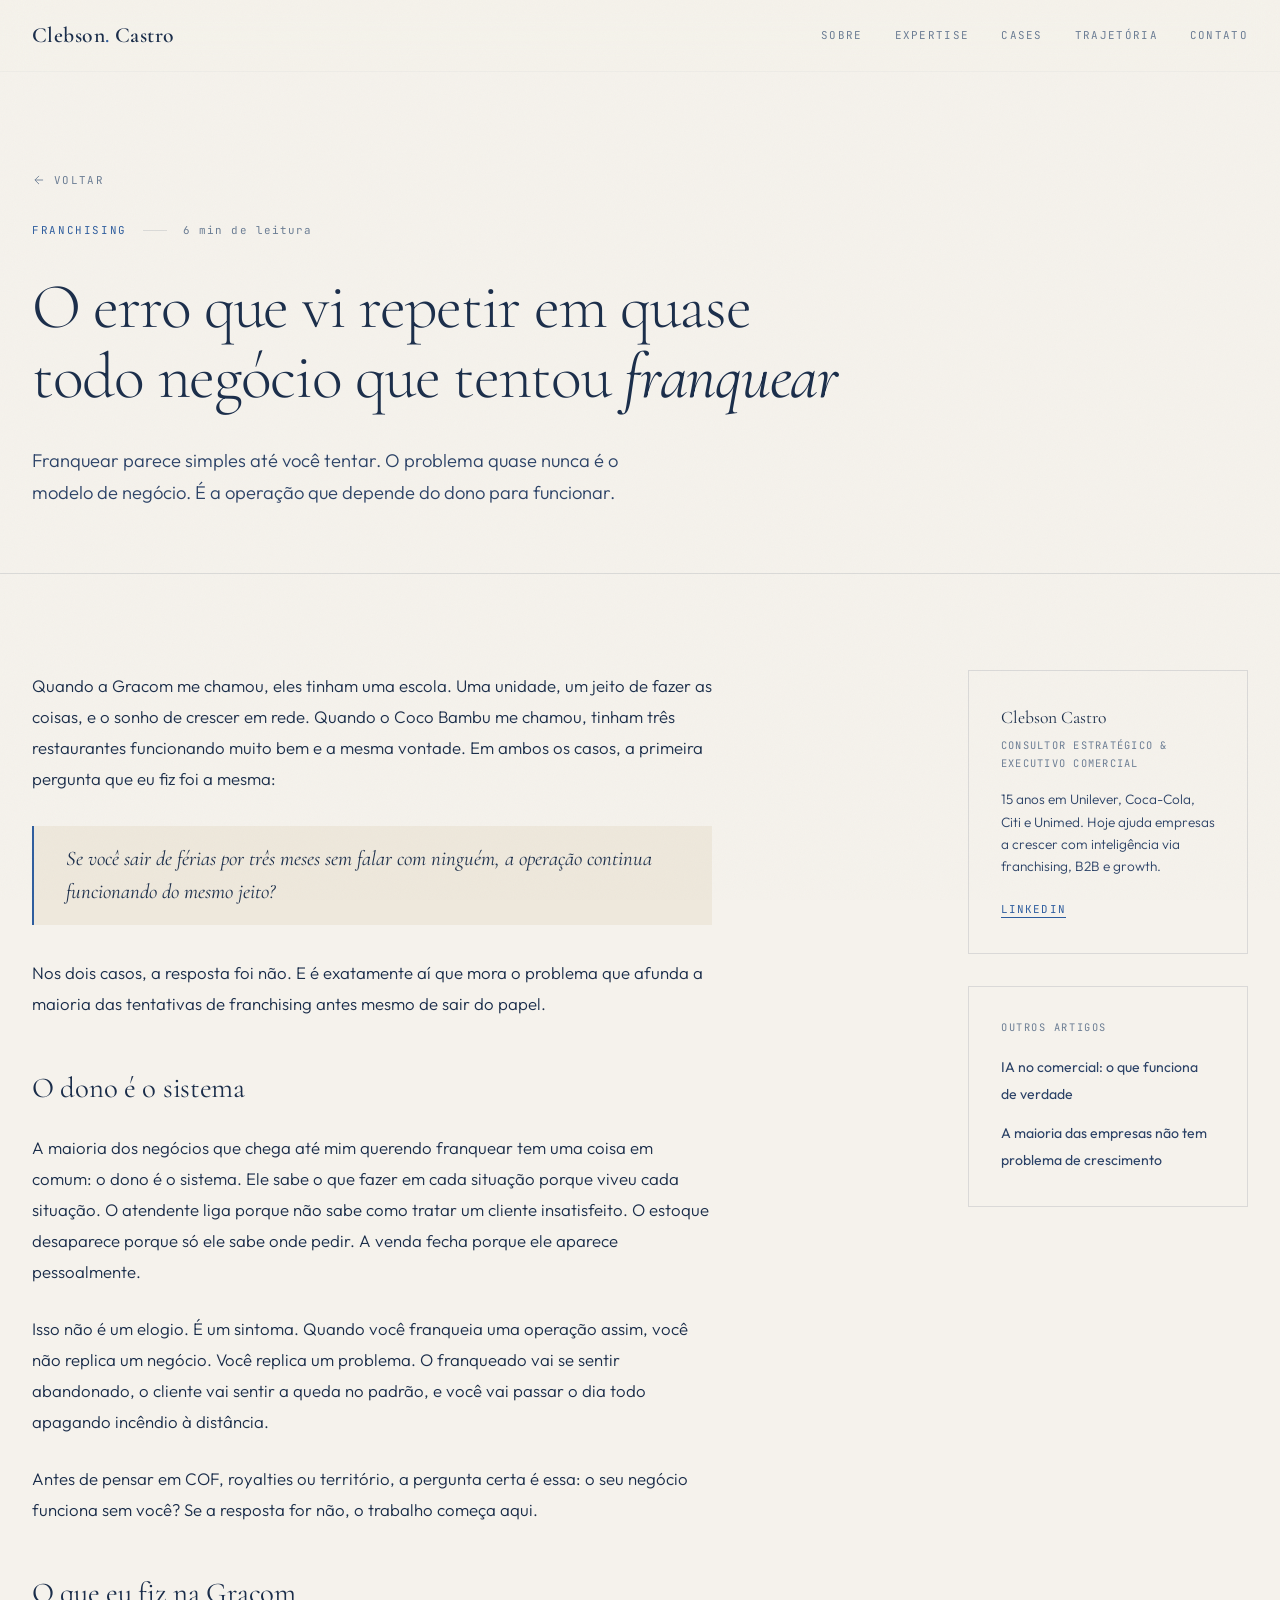
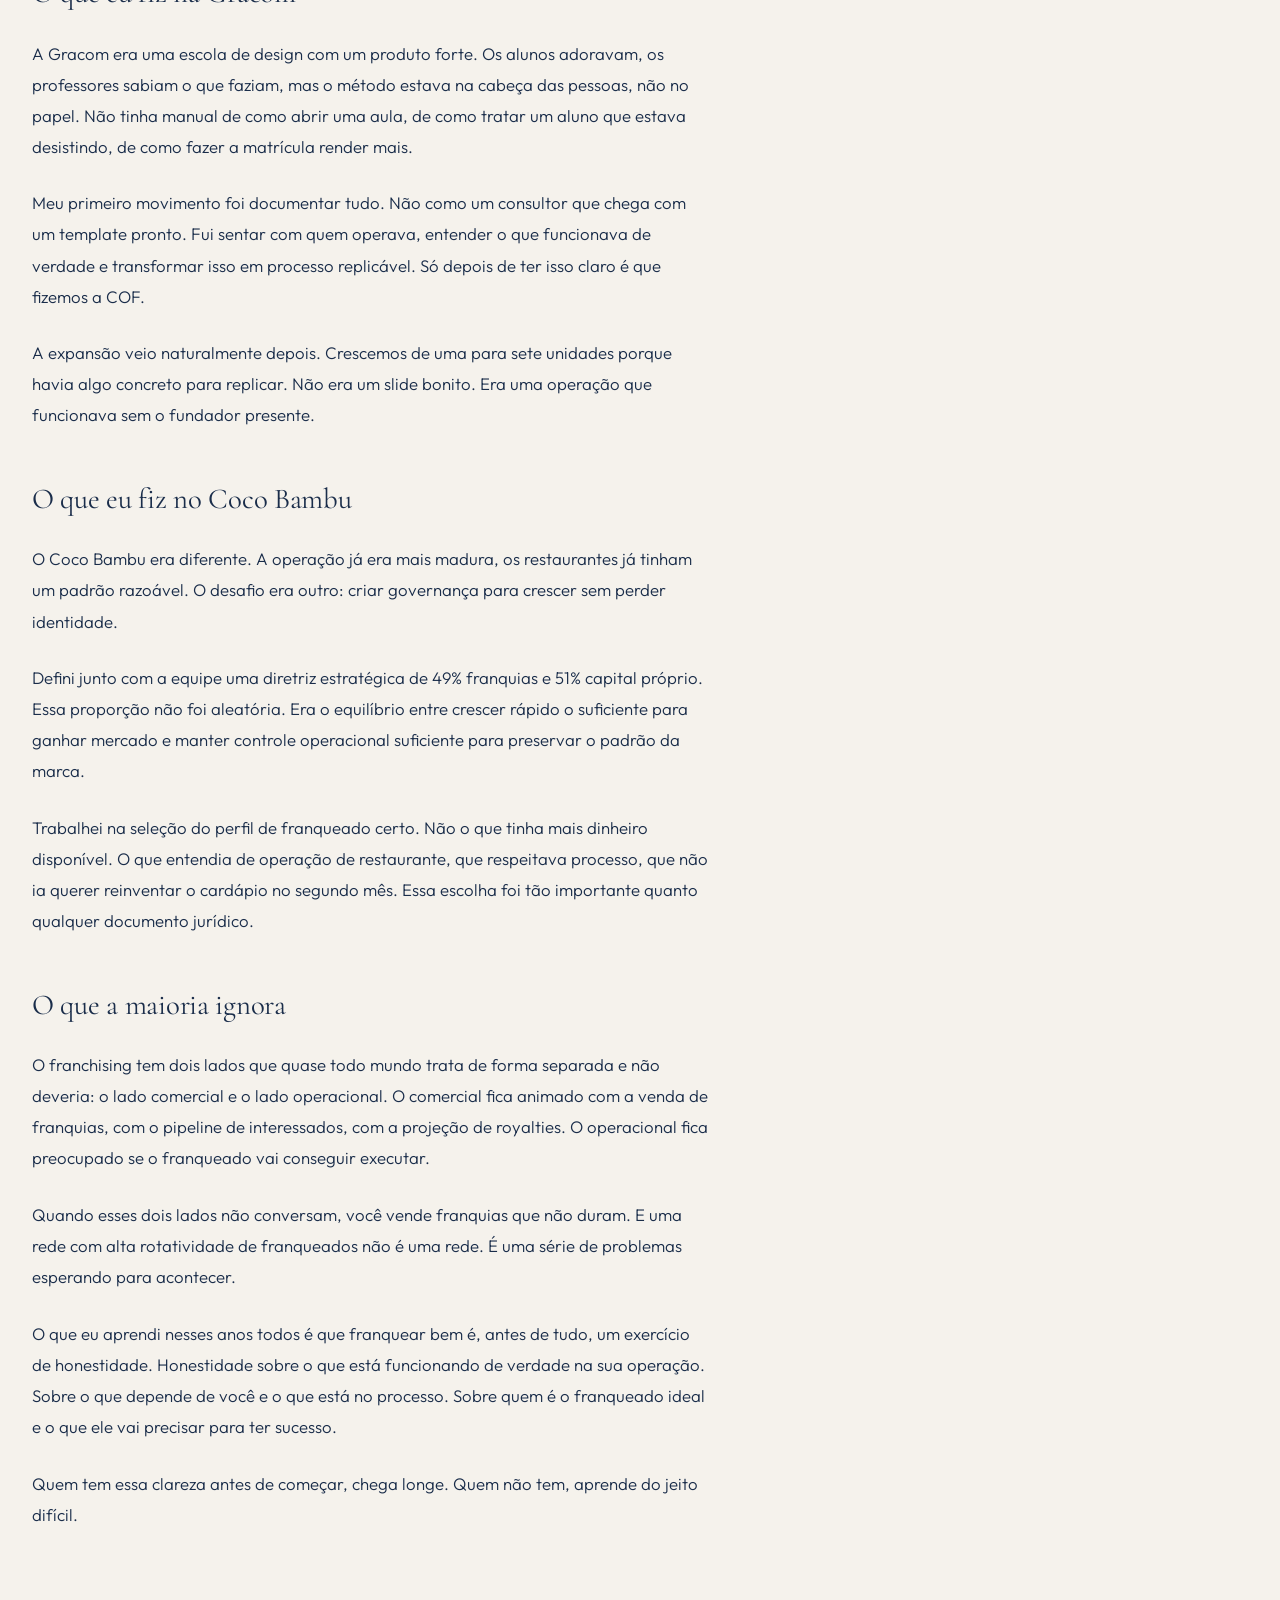
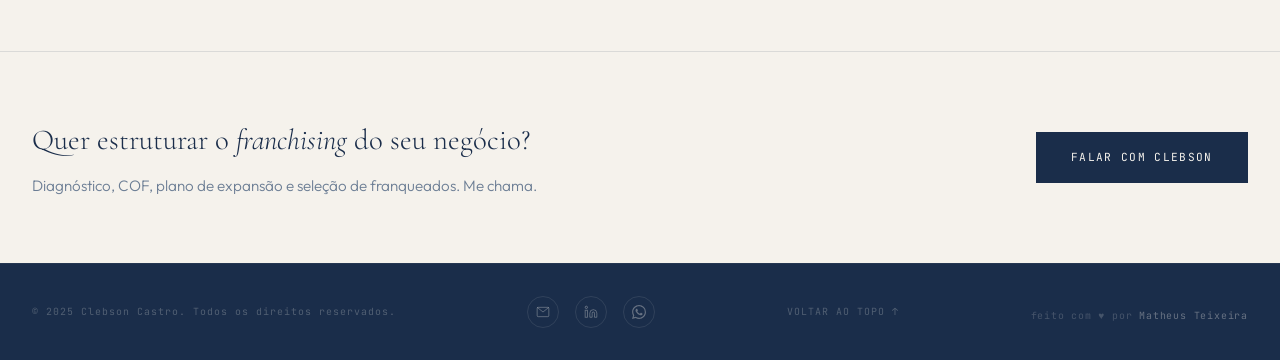
==== artigo-franchising.html @ b15d4694 "feat: linkedin profile, artigos, banners e SEO completo - README com perfil LinkedIn otimizado (head" ====
<!DOCTYPE html>
<html lang="pt-BR">

<head>
  <meta charset="UTF-8">
  <meta name="viewport" content="width=device-width, initial-scale=1.0">

  <!-- Primary SEO -->
  <title>O erro que vi repetir em quase todo negócio que tentou franquear | Clebson Castro</title>
  <meta name="description" content="Franquear parece simples até você tentar. O maior problema quase nunca é o modelo de negócio. É a operação que depende do dono para funcionar. Lição aprendida no Coco Bambu e na Gracom.">
  <meta name="keywords" content="franchising, como franquear um negócio, formatação de franquias, COF, consultoria franchising, expansão comercial, modelo de franquia, Coco Bambu, Gracom, franqueabilidade">
  <meta name="author" content="Clebson Castro">
  <meta name="robots" content="index, follow, max-snippet:-1, max-image-preview:large">
  <link rel="canonical" href="https://clebsoncastro.com.br/artigo-franchising.html">

  <!-- Open Graph -->
  <meta property="og:type" content="article">
  <meta property="og:title" content="O erro que vi repetir em quase todo negócio que tentou franquear">
  <meta property="og:description" content="Franquear parece simples até você tentar. O maior problema quase nunca é o modelo de negócio. É a operação que depende do dono para funcionar.">
  <meta property="og:image" content="https://clebsoncastro.com.br/images/capa-franchising.png">
  <meta property="og:image:width" content="1200">
  <meta property="og:image:height" content="630">
  <meta property="og:image:alt" content="Capa do artigo sobre franchising por Clebson Castro">
  <meta property="og:url" content="https://clebsoncastro.com.br/artigo-franchising.html">
  <meta property="og:site_name" content="Clebson Castro">
  <meta property="og:locale" content="pt_BR">
  <meta property="article:author" content="Clebson Castro">
  <meta property="article:published_time" content="2025-04-08T00:00:00-03:00">
  <meta property="article:section" content="Franchising">
  <meta property="article:tag" content="Franchising">
  <meta property="article:tag" content="Expansão Comercial">
  <meta property="article:tag" content="COF">
  <meta property="article:tag" content="Consultoria">

  <!-- Twitter Card -->
  <meta name="twitter:card" content="summary_large_image">
  <meta name="twitter:title" content="O erro que vi repetir em quase todo negócio que tentou franquear">
  <meta name="twitter:description" content="Franquear parece simples até você tentar. O maior problema quase nunca é o modelo. É a operação que depende do dono para funcionar.">
  <meta name="twitter:image" content="https://clebsoncastro.com.br/images/capa-franchising.png">
  <meta name="twitter:image:alt" content="Capa do artigo sobre franchising por Clebson Castro">

  <!-- JSON-LD Structured Data -->
  <script type="application/ld+json">
  {
    "@context": "https://schema.org",
    "@type": "Article",
    "headline": "O erro que vi repetir em quase todo negócio que tentou franquear",
    "description": "Franquear parece simples até você tentar. O maior problema quase nunca é o modelo de negócio. É a operação que depende do dono para funcionar.",
    "image": "https://clebsoncastro.com.br/images/capa-franchising.png",
    "author": {
      "@type": "Person",
      "name": "Clebson Castro",
      "url": "https://clebsoncastro.com.br",
      "sameAs": "https://linkedin.com/in/clebsoncastro",
      "jobTitle": "Consultor Estratégico & Executivo Comercial",
      "knowsAbout": ["Franchising", "Expansão Comercial", "B2B", "Growth", "Reestruturação Comercial"]
    },
    "publisher": {
      "@type": "Person",
      "name": "Clebson Castro",
      "url": "https://clebsoncastro.com.br"
    },
    "datePublished": "2025-04-08T00:00:00-03:00",
    "dateModified": "2025-04-08T00:00:00-03:00",
    "mainEntityOfPage": {
      "@type": "WebPage",
      "@id": "https://clebsoncastro.com.br/artigo-franchising.html"
    },
    "keywords": "franchising, formatação de franquias, COF, expansão comercial, como franquear um negócio",
    "articleSection": "Franchising",
    "inLanguage": "pt-BR",
    "about": [
      { "@type": "Thing", "name": "Franchising" },
      { "@type": "Thing", "name": "Expansão Comercial" },
      { "@type": "Organization", "name": "Coco Bambu" },
      { "@type": "Organization", "name": "Gracom" }
    ],
    "mentions": [
      { "@type": "Organization", "name": "Coco Bambu" },
      { "@type": "Organization", "name": "Gracom" }
    ]
  }
  </script>

  <!-- Google Fonts -->
  <link rel="preconnect" href="https://fonts.googleapis.com">
  <link rel="preconnect" href="https://fonts.gstatic.com" crossorigin>
  <link href="https://fonts.googleapis.com/css2?family=Cormorant+Garamond:ital,wght@0,300;0,400;0,500;0,600;1,300;1,400&family=Outfit:wght@300;400;500;600&family=JetBrains+Mono:wght@400;500&display=swap" rel="stylesheet">
  <link rel="icon" type="image/svg+xml" href="favicon.svg">
  <link rel="stylesheet" href="css/style.css">
  <link rel="stylesheet" href="css/artigo.css">
</head>

<body>

  <nav class="nav" aria-label="Navegação principal">
    <div class="container">
      <a href="index.html" class="nav__logo">Clebson<span>.</span> Castro</a>
      <button class="nav__toggle" aria-label="Menu">
        <span></span><span></span><span></span>
      </button>
      <div class="nav__links">
        <a href="index.html#sobre" class="nav__link">Sobre</a>
        <a href="index.html#expertise" class="nav__link">Expertise</a>
        <a href="index.html#cases" class="nav__link">Cases</a>
        <a href="index.html#trajetoria" class="nav__link">Trajetória</a>
        <a href="index.html#contato" class="nav__link">Contato</a>
      </div>
    </div>
  </nav>

  <main>

    <section class="artigo-hero">
      <div class="container">
        <a href="index.html#perspectivas" class="artigo-voltar">
          <svg width="14" height="14" viewBox="0 0 24 24" fill="none" stroke="currentColor" stroke-width="1.5"><path d="M19 12H5"/><path d="M12 19l-7-7 7-7"/></svg>
          Voltar
        </a>
        <div class="artigo-hero__meta">
          <span class="artigo-hero__tema">Franchising</span>
          <span class="artigo-hero__sep"></span>
          <span class="artigo-hero__leitura">6 min de leitura</span>
        </div>
        <h1 class="artigo-hero__titulo">O erro que vi repetir em quase todo negócio que tentou <em>franquear</em></h1>
        <p class="artigo-hero__intro">Franquear parece simples até você tentar. O problema quase nunca é o modelo de negócio. É a operação que depende do dono para funcionar.</p>
      </div>
    </section>

    <section class="artigo-body">
      <div class="container">

        <article class="artigo-conteudo">

          <p>Quando a Gracom me chamou, eles tinham uma escola. Uma unidade, um jeito de fazer as coisas, e o sonho de crescer em rede. Quando o Coco Bambu me chamou, tinham três restaurantes funcionando muito bem e a mesma vontade. Em ambos os casos, a primeira pergunta que eu fiz foi a mesma:</p>

          <div class="artigo-destaque">
            <p>Se você sair de férias por três meses sem falar com ninguém, a operação continua funcionando do mesmo jeito?</p>
          </div>

          <p>Nos dois casos, a resposta foi não. E é exatamente aí que mora o problema que afunda a maioria das tentativas de franchising antes mesmo de sair do papel.</p>

          <h2>O dono é o sistema</h2>

          <p>A maioria dos negócios que chega até mim querendo franquear tem uma coisa em comum: o dono é o sistema. Ele sabe o que fazer em cada situação porque viveu cada situação. O atendente liga porque não sabe como tratar um cliente insatisfeito. O estoque desaparece porque só ele sabe onde pedir. A venda fecha porque ele aparece pessoalmente.</p>

          <p>Isso não é um elogio. É um sintoma. Quando você franqueia uma operação assim, você não replica um negócio. Você replica um problema. O franqueado vai se sentir abandonado, o cliente vai sentir a queda no padrão, e você vai passar o dia todo apagando incêndio à distância.</p>

          <p>Antes de pensar em COF, royalties ou território, a pergunta certa é essa: o seu negócio funciona sem você? Se a resposta for não, o trabalho começa aqui.</p>

          <h2>O que eu fiz na Gracom</h2>

          <p>A Gracom era uma escola de design com um produto forte. Os alunos adoravam, os professores sabiam o que faziam, mas o método estava na cabeça das pessoas, não no papel. Não tinha manual de como abrir uma aula, de como tratar um aluno que estava desistindo, de como fazer a matrícula render mais.</p>

          <p>Meu primeiro movimento foi documentar tudo. Não como um consultor que chega com um template pronto. Fui sentar com quem operava, entender o que funcionava de verdade e transformar isso em processo replicável. Só depois de ter isso claro é que fizemos a COF.</p>

          <p>A expansão veio naturalmente depois. Crescemos de uma para sete unidades porque havia algo concreto para replicar. Não era um slide bonito. Era uma operação que funcionava sem o fundador presente.</p>

          <h2>O que eu fiz no Coco Bambu</h2>

          <p>O Coco Bambu era diferente. A operação já era mais madura, os restaurantes já tinham um padrão razoável. O desafio era outro: criar governança para crescer sem perder identidade.</p>

          <p>Defini junto com a equipe uma diretriz estratégica de 49% franquias e 51% capital próprio. Essa proporção não foi aleatória. Era o equilíbrio entre crescer rápido o suficiente para ganhar mercado e manter controle operacional suficiente para preservar o padrão da marca.</p>

          <p>Trabalhei na seleção do perfil de franqueado certo. Não o que tinha mais dinheiro disponível. O que entendia de operação de restaurante, que respeitava processo, que não ia querer reinventar o cardápio no segundo mês. Essa escolha foi tão importante quanto qualquer documento jurídico.</p>

          <h2>O que a maioria ignora</h2>

          <p>O franchising tem dois lados que quase todo mundo trata de forma separada e não deveria: o lado comercial e o lado operacional. O comercial fica animado com a venda de franquias, com o pipeline de interessados, com a projeção de royalties. O operacional fica preocupado se o franqueado vai conseguir executar.</p>

          <p>Quando esses dois lados não conversam, você vende franquias que não duram. E uma rede com alta rotatividade de franqueados não é uma rede. É uma série de problemas esperando para acontecer.</p>

          <p>O que eu aprendi nesses anos todos é que franquear bem é, antes de tudo, um exercício de honestidade. Honestidade sobre o que está funcionando de verdade na sua operação. Sobre o que depende de você e o que está no processo. Sobre quem é o franqueado ideal e o que ele vai precisar para ter sucesso.</p>

          <p>Quem tem essa clareza antes de começar, chega longe. Quem não tem, aprende do jeito difícil.</p>

        </article>

        <aside class="artigo-sidebar">
          <div class="artigo-sidebar__autor">
            <p class="artigo-sidebar__nome">Clebson Castro</p>
            <p class="artigo-sidebar__cargo">Consultor Estratégico & Executivo Comercial</p>
            <p class="artigo-sidebar__bio">15 anos em Unilever, Coca-Cola, Citi e Unimed. Hoje ajuda empresas a crescer com inteligência via franchising, B2B e growth.</p>
            <a href="https://linkedin.com/in/clebsoncastro" target="_blank" rel="noopener" class="artigo-sidebar__link">LinkedIn</a>
          </div>

          <div class="artigo-sidebar__outros">
            <span class="artigo-sidebar__outros-label">Outros artigos</span>
            <ul class="artigo-sidebar__lista">
              <li><a href="artigo-ia-vendas.html">IA no comercial: o que funciona de verdade</a></li>
              <li><a href="artigo-growth.html">A maioria das empresas não tem problema de crescimento</a></li>
            </ul>
          </div>
        </aside>

      </div>
    </section>

    <section class="artigo-cta">
      <div class="container">
        <div class="artigo-cta__inner">
          <div class="artigo-cta__texto">
            <h3>Quer estruturar o <em>franchising</em> do seu negócio?</h3>
            <p>Diagnóstico, COF, plano de expansão e seleção de franqueados. Me chama.</p>
          </div>
          <a href="https://wa.me/5511945125351" target="_blank" rel="noopener" class="btn btn--primary">Falar com Clebson</a>
        </div>
      </div>
    </section>

  </main>

  <footer class="footer">
    <div class="container">
      <span class="footer__copy">&copy; 2025 Clebson Castro. Todos os direitos reservados.</span>
      <div class="footer__links">
        <a href="mailto:contato@clebsoncastro.com.br" class="footer__icon" aria-label="E-mail">
          <svg width="14" height="14" viewBox="0 0 24 24" fill="none" stroke="currentColor" stroke-width="1.5"><rect x="2" y="4" width="20" height="16" rx="2"/><path d="m2 4 10 8 10-8"/></svg>
        </a>
        <a href="https://linkedin.com/in/clebsoncastro" target="_blank" rel="noopener" class="footer__icon" aria-label="LinkedIn">
          <svg width="14" height="14" viewBox="0 0 24 24" fill="none" stroke="currentColor" stroke-width="1.5"><path d="M16 8a6 6 0 0 1 6 6v7h-4v-7a2 2 0 0 0-4 0v7h-4v-7a6 6 0 0 1 6-6z"/><rect x="2" y="9" width="4" height="12"/><circle cx="4" cy="4" r="2"/></svg>
        </a>
        <a href="https://wa.me/5511945125351" target="_blank" rel="noopener" class="footer__icon" aria-label="WhatsApp">
          <svg width="14" height="14" viewBox="0 0 24 24" fill="currentColor"><path d="M17.472 14.382c-.297-.149-1.758-.867-2.03-.967-.273-.099-.471-.148-.67.15-.197.297-.767.966-.94 1.164-.173.199-.347.223-.644.075-.297-.15-1.255-.463-2.39-1.475-.883-.788-1.48-1.761-1.653-2.059-.173-.297-.018-.458.13-.606.134-.133.298-.347.446-.52.149-.174.198-.298.298-.497.099-.198.05-.371-.025-.52-.075-.149-.669-1.612-.916-2.207-.242-.579-.487-.5-.669-.51l-.57-.01c-.198 0-.52.074-.792.372-.272.297-1.04 1.016-1.04 2.479 0 1.462 1.065 2.875 1.213 3.074.149.198 2.096 3.2 5.077 4.487.709.306 1.262.489 1.694.625.712.227 1.36.195 1.871.118.571-.085 1.758-.719 2.006-1.413.248-.694.248-1.289.173-1.413-.074-.124-.272-.198-.57-.347m-5.421 7.403h-.004a9.87 9.87 0 01-5.031-1.378l-.361-.214-3.741.982.998-3.648-.235-.374a9.86 9.86 0 01-1.51-5.26c.001-5.45 4.436-9.884 9.888-9.884 2.64 0 5.122 1.03 6.988 2.898a9.825 9.825 0 012.893 6.994c-.003 5.45-4.437 9.884-9.885 9.884m8.413-18.297A11.815 11.815 0 0012.05 0C5.495 0 .16 5.335.157 11.892c0 2.096.547 4.142 1.588 5.945L.057 24l6.305-1.654a11.882 11.882 0 005.683 1.448h.005c6.554 0 11.89-5.335 11.893-11.893a11.821 11.821 0 00-3.48-8.413z"/></svg>
        </a>
      </div>
      <a href="#" class="footer__back">Voltar ao topo &uarr;</a>
      <span class="footer__dev">feito com &hearts; por <a href="https://matheusteixeira.com.br/" target="_blank" rel="noopener">Matheus Teixeira</a></span>
    </div>
  </footer>

  <script src="js/main.js"></script>
</body>
</html>
---- css/style.css ----
/* ========================================
   CLEBSON CASTRO — Personal Site
   Aesthetic: Editorial Refined / Luxury
   ======================================== */

/* ===== CUSTOM PROPERTIES ===== */
:root {
  /* Palette — azul marinho dominante */
  --color-cream: #f5f2ec;
  --color-cream-light: #eee8dc;
  --color-ink: #1a2d4a;
  --color-ink-soft: #2a4166;
  --color-gold: #2e5d9e;
  --color-gold-light: #4a7ab5;
  --color-gold-dark: #2e5d9e;
  --color-muted: #6b7d94;
  --color-line: rgba(26, 45, 74, 0.12);
  --color-line-light: rgba(26, 45, 74, 0.06);

  /* Typography */
  --font-display: 'Cormorant Garamond', 'Georgia', serif;
  --font-body: 'Outfit', sans-serif;
  --font-mono: 'JetBrains Mono', monospace;

  /* Spacing */
  --space-xs: 0.5rem;
  --space-sm: 1rem;
  --space-md: 2rem;
  --space-lg: 4rem;
  --space-xl: 6rem;
  --space-2xl: 10rem;

  /* Sizing */
  --container-max: 1280px;
  --nav-height: 72px;

  /* Transitions */
  --ease-out: cubic-bezier(0.16, 1, 0.3, 1);
  --ease-in-out: cubic-bezier(0.65, 0, 0.35, 1);
  --duration-base: 0.6s;
  --duration-fast: 0.3s;
}

/* ===== RESET & BASE ===== */
*,
*::before,
*::after {
  margin: 0;
  padding: 0;
  box-sizing: border-box;
}

html {
  scroll-behavior: smooth;
  scroll-padding-top: var(--nav-height);
  font-size: 16px;
  -webkit-font-smoothing: antialiased;
  -moz-osx-font-smoothing: grayscale;
}

body {
  font-family: var(--font-body);
  font-weight: 400;
  color: var(--color-ink);
  background-color: var(--color-cream);
  line-height: 1.7;
  overflow-x: hidden;
  position: relative;
}

/* Noise texture overlay */
body::before {
  content: '';
  position: fixed;
  inset: 0;
  z-index: 9999;
  pointer-events: none;
  opacity: 0.03;
  background-image: url("data:image/svg+xml,%3Csvg viewBox='0 0 256 256' xmlns='http://www.w3.org/2000/svg'%3E%3Cfilter id='noise'%3E%3CfeTurbulence type='fractalNoise' baseFrequency='0.9' numOctaves='4' stitchTiles='stitch'/%3E%3C/filter%3E%3Crect width='100%25' height='100%25' filter='url(%23noise)'/%3E%3C/svg%3E");
  background-repeat: repeat;
  background-size: 256px 256px;
}

img {
  display: block;
  max-width: 100%;
}

a {
  color: inherit;
  text-decoration: none;
}

ul, ol {
  list-style: none;
}

button {
  border: none;
  background: none;
  cursor: pointer;
  font-family: inherit;
}

/* ===== TYPOGRAPHY ===== */
.heading-xl {
  font-family: var(--font-display);
  font-size: clamp(3.5rem, 8vw, 7.5rem);
  font-weight: 300;
  line-height: 0.9;
  letter-spacing: -0.03em;
  color: var(--color-ink);
}

.heading-lg {
  font-family: var(--font-display);
  font-size: clamp(2rem, 4vw, 3.5rem);
  font-weight: 400;
  line-height: 1.1;
  letter-spacing: -0.01em;
}

.label {
  font-family: var(--font-mono);
  font-size: 0.68rem;
  font-weight: 400;
  letter-spacing: 0.15em;
  text-transform: uppercase;
  color: var(--color-gold);
  display: inline-block;
}

/* ===== UTILITY ===== */
.container {
  width: 100%;
  max-width: var(--container-max);
  margin: 0 auto;
  padding: 0 var(--space-md);
}

/* ===== SCROLL REVEAL ===== */
.reveal {
  opacity: 0;
  transform: translateY(40px);
  transition: opacity 0.7s var(--ease-out),
              transform 0.7s var(--ease-out);
}

.reveal.visible {
  opacity: 1;
  transform: translateY(0);
}

/* ===== NAV ===== */
.nav {
  position: fixed;
  top: 0;
  left: 0;
  right: 0;
  z-index: 1000;
  padding-top: env(safe-area-inset-top);
  height: var(--nav-height);
  display: flex;
  align-items: center;
  background: rgba(245, 242, 236, 0.85);
  backdrop-filter: blur(20px);
  -webkit-backdrop-filter: blur(20px);
  border-bottom: 1px solid var(--color-line-light);
}

.nav .container {
  display: flex;
  align-items: center;
  justify-content: space-between;
}

.nav__logo {
  font-family: var(--font-display);
  font-size: 1.35rem;
  font-weight: 600;
  letter-spacing: 0.02em;
  color: var(--color-ink);
}

.nav__logo span {
  color: var(--color-gold);
}

.nav__links {
  display: flex;
  gap: var(--space-md);
  align-items: center;
}

.nav__link {
  font-family: var(--font-mono);
  font-size: 0.68rem;
  letter-spacing: 0.12em;
  text-transform: uppercase;
  color: var(--color-muted);
  transition: color var(--duration-fast) var(--ease-out);
  position: relative;
}

.nav__link::after {
  content: '';
  position: absolute;
  bottom: -4px;
  left: 0;
  width: 0;
  height: 1px;
  background: var(--color-gold);
  transition: width var(--duration-fast) var(--ease-out);
}

.nav__link:hover,
.nav__link.active {
  color: var(--color-ink);
}

.nav__link:hover::after,
.nav__link.active::after {
  width: 100%;
}

/* Mobile toggle */
.nav__toggle {
  display: none;
  flex-direction: column;
  gap: 5px;
  padding: 4px;
  z-index: 1001;
}

.nav__toggle span {
  display: block;
  width: 24px;
  height: 1.5px;
  background: var(--color-ink);
  transition: transform var(--duration-fast) var(--ease-out),
              opacity var(--duration-fast) var(--ease-out);
}

.nav__toggle.active span:nth-child(1) {
  transform: rotate(45deg) translate(4px, 5px);
}

.nav__toggle.active span:nth-child(2) {
  opacity: 0;
}

.nav__toggle.active span:nth-child(3) {
  transform: rotate(-45deg) translate(4px, -5px);
}

/* ===== HERO ===== */
.hero {
  min-height: 100vh;
  display: grid;
  grid-template-columns: 1fr 1fr;
  padding-top: var(--nav-height);
  position: relative;
  overflow: hidden;
}

/* Decorative monogram */
.hero__monogram {
  position: absolute;
  top: 50%;
  left: 50%;
  transform: translate(-50%, -50%);
  font-family: var(--font-display);
  font-size: clamp(18rem, 30vw, 35rem);
  font-weight: 300;
  font-style: italic;
  color: var(--color-gold);
  opacity: 0;
  z-index: 1;
  pointer-events: none;
  line-height: 0.8;
  animation: monogramIn 2s var(--ease-out) 0.1s forwards;
}

@keyframes monogramIn {
  to {
    opacity: 0.04;
  }
}

.hero__content {
  display: flex;
  flex-direction: column;
  justify-content: center;
  padding: var(--space-xl) var(--space-md) var(--space-xl) var(--space-lg);
  position: relative;
  z-index: 3;
}

.hero__label {
  margin-bottom: var(--space-sm);
  position: relative;
  padding-left: 2.5rem;
}

.hero__label::before {
  content: '';
  position: absolute;
  left: 0;
  top: 50%;
  width: 1.8rem;
  height: 1px;
  background: var(--color-gold);
}

.hero__name {
  margin-bottom: var(--space-sm);
  position: relative;
}

.hero__name em {
  font-style: italic;
  color: var(--color-gold);
  display: block;
  font-size: 1.15em;
}

/* Name overlapping into the photo column */
.hero__name-overlap {
  position: absolute;
  right: -40%;
  bottom: 0;
  font-family: var(--font-display);
  font-size: clamp(5rem, 10vw, 10rem);
  font-weight: 300;
  font-style: italic;
  color: rgba(255, 255, 255, 0.12);
  line-height: 0.85;
  z-index: 5;
  pointer-events: none;
  mix-blend-mode: overlay;
}

.hero__role {
  font-family: var(--font-body);
  font-size: 1rem;
  font-weight: 300;
  color: var(--color-muted);
  letter-spacing: 0.04em;
  margin-bottom: var(--space-xs);
}

.hero__tagline {
  font-family: var(--font-body);
  font-size: 0.95rem;
  font-weight: 300;
  font-style: normal;
  color: var(--color-muted);
  line-height: 1.7;
  margin-bottom: var(--space-lg);
  position: relative;
  max-width: 480px;
}

.hero__ctas {
  display: flex;
  gap: var(--space-sm);
  margin-bottom: var(--space-xl);
  flex-wrap: wrap;
}

.btn {
  display: inline-flex;
  align-items: center;
  gap: 0.6rem;
  padding: 1rem 2.2rem;
  font-family: var(--font-mono);
  font-size: 0.7rem;
  letter-spacing: 0.12em;
  text-transform: uppercase;
  border-radius: 0;
  transition: all var(--duration-fast) var(--ease-out);
  position: relative;
}

.btn--primary {
  background: var(--color-ink);
  color: var(--color-cream);
}

.btn--primary:hover {
  background: var(--color-gold-dark);
}

.btn--primary .btn__arrow {
  transition: transform var(--duration-fast) var(--ease-out);
}

.btn--primary:hover .btn__arrow {
  transform: translateX(4px);
}

.btn--outline {
  background: transparent;
  color: var(--color-ink);
  border: 1px solid var(--color-line);
}

.btn--outline:hover {
  border-color: var(--color-gold);
  color: var(--color-gold);
}

.btn--ghost {
  background: transparent;
  color: var(--color-muted);
  border: none;
  padding: 1rem 1rem;
  font-size: 0.68rem;
}

.btn--ghost:hover {
  color: var(--color-gold);
}

/* Credentials strip */
.hero__credentials {
  display: flex;
  align-items: center;
  gap: 0;
  border-top: 1px solid var(--color-line);
  padding-top: var(--space-md);
}

.hero__credentials-label {
  font-family: var(--font-mono);
  font-size: 0.6rem;
  letter-spacing: 0.15em;
  text-transform: uppercase;
  color: var(--color-muted);
  white-space: nowrap;
  margin-right: var(--space-md);
}

.hero__logos {
  display: flex;
  align-items: center;
  gap: 0;
}

.hero__logo-text {
  font-family: var(--font-body);
  font-size: 0.9rem;
  font-weight: 600;
  letter-spacing: 0.06em;
  text-transform: uppercase;
  color: var(--color-ink);
  padding: 0 var(--space-sm);
  position: relative;
}

.hero__logo-text:not(:last-child)::after {
  content: '';
  position: absolute;
  right: 0;
  top: 15%;
  height: 70%;
  width: 1px;
  background: var(--color-gold);
  opacity: 0.4;
}

/* Hero image */
.hero__image-col {
  position: relative;
  height: 100vh;
  overflow: hidden;
}

.hero__image-col::before {
  content: '';
  position: absolute;
  inset: 0;
  background: linear-gradient(to right, var(--color-cream) 0%, transparent 20%);
  z-index: 2;
}

.hero__image-col::after {
  content: '';
  position: absolute;
  bottom: 0;
  left: 0;
  right: 0;
  height: 25%;
  background: linear-gradient(to top, var(--color-cream) 0%, transparent 100%);
  z-index: 2;
}

.hero__image {
  width: 100%;
  height: 100%;
  object-fit: cover;
  object-position: top center;
}

/* Gold accent line extending from content into image */
.hero__accent-line {
  position: absolute;
  bottom: 30%;
  left: -5%;
  width: 110%;
  height: 1px;
  background: linear-gradient(to right, transparent, var(--color-gold), transparent);
  opacity: 0.2;
  z-index: 3;
  pointer-events: none;
}

/* Hero entrance — cinematic stagger */
.hero__label,
.hero__name,
.hero__role,
.hero__tagline,
.hero__ctas,
.hero__credentials {
  opacity: 0;
  transform: translateY(25px);
}

.hero__label     { animation: heroIn 0.9s var(--ease-out) 0.3s forwards; }
.hero__name      { animation: heroIn 1s var(--ease-out) 0.5s forwards; }
.hero__role      { animation: heroIn 0.9s var(--ease-out) 0.75s forwards; }
.hero__tagline   { animation: heroIn 0.9s var(--ease-out) 0.9s forwards; }
.hero__ctas      { animation: heroIn 0.9s var(--ease-out) 1.1s forwards; }
.hero__credentials { animation: heroIn 0.9s var(--ease-out) 1.35s forwards; }

.hero__image-col {
  opacity: 0;
  animation: heroImageIn 1.6s var(--ease-out) 0.2s forwards;
  clip-path: inset(0 0 0 100%);
}

@keyframes heroIn {
  to {
    opacity: 1;
    transform: translateY(0);
  }
}

@keyframes heroImageIn {
  to {
    opacity: 1;
    clip-path: inset(0 0 0 0%);
  }
}

/* ===== STATS BAR ===== */
.stats {
  background: var(--color-ink);
  color: var(--color-cream);
  padding: var(--space-lg) 0;
  position: relative;
}

.stats .container {
  display: grid;
  grid-template-columns: repeat(4, 1fr);
  gap: var(--space-md);
}

.stat {
  text-align: center;
  padding: var(--space-sm);
  position: relative;
}

.stat:not(:last-child)::after {
  content: '';
  position: absolute;
  right: 0;
  top: 20%;
  height: 60%;
  width: 1px;
  background: rgba(245, 242, 236, 0.08);
}

.stat__value {
  font-family: var(--font-display);
  font-size: clamp(2rem, 3.5vw, 3.2rem);
  font-weight: 300;
  color: var(--color-gold);
  line-height: 1;
  margin-bottom: 0.5rem;
}

.stat__value .counter-suffix {
  font-size: 0.6em;
  vertical-align: super;
  margin-left: 2px;
}

.stat__label {
  font-family: var(--font-mono);
  font-size: 0.62rem;
  letter-spacing: 0.12em;
  text-transform: uppercase;
  color: rgba(245, 242, 236, 0.4);
  margin-bottom: 0.25rem;
}

.stat__detail {
  font-family: var(--font-body);
  font-size: 0.8rem;
  color: rgba(245, 242, 236, 0.2);
  font-weight: 300;
}

/* ===== ABOUT ===== */
.about {
  padding: var(--space-2xl) 0;
  position: relative;
}

/* Decorative vertical text */
.about__deco {
  position: absolute;
  left: var(--space-md);
  top: 50%;
  transform: rotate(-90deg) translateX(-50%);
  transform-origin: left center;
  font-family: var(--font-mono);
  font-size: 0.55rem;
  letter-spacing: 0.3em;
  text-transform: uppercase;
  color: var(--color-line);
  white-space: nowrap;
  pointer-events: none;
}

.about .container {
  display: grid;
  grid-template-columns: 1.15fr 0.85fr;
  gap: var(--space-xl);
  align-items: center;
}

.about__label {
  margin-bottom: var(--space-sm);
}

.about__heading {
  margin-bottom: var(--space-lg);
}

.about__heading em {
  font-style: italic;
  color: var(--color-gold);
}

.about__text {
  margin-bottom: var(--space-md);
}

.about__text p {
  margin-bottom: var(--space-sm);
  color: var(--color-ink-soft);
  font-size: 1.05rem;
  line-height: 1.85;
}

.about__text p:first-child::first-line {
  font-weight: 500;
  color: var(--color-ink);
}

.about__highlight {
  border-left: 2px solid var(--color-gold);
  padding-left: var(--space-md);
  margin: var(--space-md) 0;
}

.about__highlight p {
  font-family: var(--font-display);
  font-size: 1.25rem !important;
  font-style: italic;
  color: var(--color-ink) !important;
  line-height: 1.6 !important;
}

.about__signature {
  font-family: var(--font-display);
  font-size: 1.6rem;
  font-weight: 400;
  font-style: italic;
  color: var(--color-gold);
  margin-top: var(--space-md);
}

.about__image-wrapper {
  position: relative;
}

.about__image-frame {
  position: relative;
  overflow: hidden;
}

.about__image-frame::after {
  content: '';
  position: absolute;
  inset: 0;
  border: 1px solid var(--color-gold);
  opacity: 0.15;
  pointer-events: none;
}

.about__image {
  width: 100%;
  aspect-ratio: 3 / 4;
  object-fit: cover;
  object-position: top center;
  filter: grayscale(20%) contrast(1.05);
  transition: filter 0.6s var(--ease-out);
}

.about__image-wrapper:hover .about__image {
  filter: grayscale(0%) contrast(1);
}

/* Offset border decoration */
.about__image-border {
  position: absolute;
  top: -16px;
  right: -16px;
  bottom: 16px;
  left: 16px;
  border: 1px solid var(--color-gold);
  opacity: 0.25;
  pointer-events: none;
}

/* ===== EXPERTISE ===== */
.expertise {
  padding: var(--space-2xl) 0;
  background: var(--color-cream-light);
  position: relative;
}

.expertise__header {
  text-align: center;
  margin-bottom: var(--space-xl);
}

.expertise__header .label {
  margin-bottom: var(--space-sm);
}

.expertise__header em {
  font-style: italic;
  color: var(--color-gold);
}

.expertise__grid {
  display: grid;
  grid-template-columns: repeat(2, 1fr);
  gap: 1px;
  background: var(--color-line);
  border: 1px solid var(--color-line);
}

.expertise__card--featured {
  border-left: 3px solid var(--color-gold);
}

.expertise__card--featured .expertise__card-number {
  opacity: 0.3;
}

.expertise__card--featured:hover .expertise__card-number {
  opacity: 0.5;
}

.expertise__card {
  background: var(--color-cream-light);
  padding: var(--space-lg) var(--space-md) var(--space-md);
  position: relative;
  transition: background var(--duration-fast) var(--ease-out);
  overflow: hidden;
}

/* Gold top accent */
.expertise__card::before {
  content: '';
  position: absolute;
  top: 0;
  left: 0;
  width: 0;
  height: 2px;
  background: var(--color-gold);
  transition: width 0.5s var(--ease-out);
}

.expertise__card:hover::before {
  width: 100%;
}

.expertise__card:hover {
  background: var(--color-cream);
}

.expertise__card-number {
  font-family: var(--font-display);
  font-size: 3.5rem;
  font-weight: 300;
  color: var(--color-gold);
  opacity: 0.15;
  line-height: 1;
  margin-bottom: var(--space-xs);
  transition: opacity var(--duration-fast) var(--ease-out);
}

.expertise__card:hover .expertise__card-number {
  opacity: 0.35;
}

.expertise__card-title {
  font-family: var(--font-display);
  font-size: 1.35rem;
  font-weight: 600;
  margin-bottom: var(--space-sm);
  line-height: 1.2;
}

.expertise__card-desc {
  font-size: 0.9rem;
  color: var(--color-muted);
  line-height: 1.7;
}

.expertise__card-tag {
  display: inline-block;
  margin-top: var(--space-sm);
  font-family: var(--font-mono);
  font-size: 0.58rem;
  letter-spacing: 0.1em;
  text-transform: uppercase;
  color: var(--color-gold);
  opacity: 0.6;
  border: 1px solid currentColor;
  padding: 0.25rem 0.6rem;
}

/* ===== TIMELINE ===== */
.timeline-section {
  padding: var(--space-2xl) 0;
}

.timeline-section__header {
  text-align: center;
  margin-bottom: var(--space-xl);
}

.timeline-section__header .label {
  margin-bottom: var(--space-sm);
}

.timeline-section__header em {
  font-style: italic;
  color: var(--color-gold);
}

.timeline {
  max-width: 820px;
  margin: 0 auto;
  position: relative;
  padding-left: var(--space-lg);
}

.timeline::before {
  content: '';
  position: absolute;
  left: 0;
  top: 0;
  bottom: 0;
  width: 1px;
  background: linear-gradient(to bottom, transparent, var(--color-gold), var(--color-line), transparent);
}

.timeline__item {
  position: relative;
  padding-bottom: var(--space-xl);
}

.timeline__item:last-child {
  padding-bottom: 0;
}

.timeline__dot {
  position: absolute;
  left: calc(-1 * var(--space-lg) - 5px);
  top: 6px;
  width: 11px;
  height: 11px;
  border-radius: 50%;
  border: 2px solid var(--color-gold);
  background: var(--color-cream);
  transition: background var(--duration-fast) var(--ease-out),
              transform var(--duration-fast) var(--ease-out);
}

.timeline__item:first-child .timeline__dot {
  background: var(--color-gold);
  box-shadow: 0 0 0 4px rgba(46, 93, 158, 0.15);
}

.timeline__period {
  margin-bottom: var(--space-xs);
}

.timeline__title {
  font-family: var(--font-display);
  font-size: 1.5rem;
  font-weight: 600;
  margin-bottom: 0.6rem;
  line-height: 1.2;
}

.timeline__org {
  font-family: var(--font-body);
  font-weight: 400;
  font-size: 0.95rem;
  color: var(--color-muted);
  margin-bottom: var(--space-sm);
}

.timeline__desc {
  font-size: 0.95rem;
  color: var(--color-ink-soft);
  line-height: 1.75;
  max-width: 600px;
}

.timeline__result {
  display: inline-flex;
  align-items: center;
  gap: 0.4rem;
  margin-top: var(--space-sm);
  font-family: var(--font-mono);
  font-size: 0.62rem;
  letter-spacing: 0.1em;
  text-transform: uppercase;
  color: var(--color-gold);
  padding: 0.35rem 0.8rem;
  border: 1px solid rgba(46, 93, 158, 0.3);
  background: rgba(46, 93, 158, 0.04);
}

/* ===== CONTACT ===== */
.contact {
  background: var(--color-ink);
  color: var(--color-cream);
  padding: var(--space-2xl) 0;
  position: relative;
  overflow: hidden;
}

.contact::before {
  content: '';
  position: absolute;
  top: -50%;
  right: -20%;
  width: 60%;
  height: 200%;
  background: radial-gradient(ellipse, rgba(46, 93, 158, 0.06) 0%, transparent 70%);
  pointer-events: none;
}

.contact .container {
  position: relative;
  text-align: center;
  max-width: 700px;
}

.contact .label {
  margin-bottom: var(--space-sm);
}

.contact__heading {
  font-family: var(--font-display);
  font-size: clamp(2.2rem, 4.5vw, 3.5rem);
  font-weight: 300;
  line-height: 1.15;
  margin-bottom: var(--space-sm);
  color: var(--color-cream);
}

.contact__heading em {
  font-style: italic;
  color: var(--color-gold);
}

.contact__sub {
  font-size: 1rem;
  color: rgba(245, 242, 236, 0.45);
  margin-bottom: var(--space-lg);
  line-height: 1.7;
}

.contact__buttons {
  display: flex;
  justify-content: center;
  gap: var(--space-sm);
  flex-wrap: wrap;
}

.btn--contact {
  padding: 1rem 2.4rem;
  font-family: var(--font-mono);
  font-size: 0.68rem;
  letter-spacing: 0.12em;
  text-transform: uppercase;
  border: 1px solid rgba(245, 242, 236, 0.12);
  color: var(--color-cream);
  transition: all var(--duration-fast) var(--ease-out);
  display: inline-flex;
  align-items: center;
  gap: 0.6rem;
}

.btn--contact:hover {
  border-color: var(--color-gold);
  color: var(--color-gold);
  background: rgba(46, 93, 158, 0.06);
  transform: translateY(-2px);
}

.btn--contact svg {
  transition: transform var(--duration-fast) var(--ease-out);
}

.btn--contact:hover svg {
  transform: scale(1.1);
}

/* ===== COMPETENCIES ===== */
.competencies {
  padding: var(--space-2xl) 0;
  background: var(--color-cream);
}

.competencies__header {
  max-width: 760px;
  margin: 0 auto var(--space-lg);
  text-align: center;
}

.competencies__header .label {
  margin-bottom: var(--space-sm);
}

.competencies__header em {
  font-style: italic;
  color: var(--color-gold);
}

.competencies__intro {
  font-size: 1rem;
  color: var(--color-muted);
  line-height: 1.75;
  margin-top: var(--space-sm);
}

.competencies__pills {
  display: flex;
  flex-wrap: wrap;
  gap: 0.75rem;
  justify-content: center;
  max-width: 900px;
  margin: 0 auto;
}

.pill {
  font-family: var(--font-mono);
  font-size: 0.68rem;
  letter-spacing: 0.1em;
  text-transform: uppercase;
  color: var(--color-gold);
  border: 1px solid rgba(46, 93, 158, 0.3);
  padding: 0.5rem 1.2rem;
  background: rgba(46, 93, 158, 0.04);
  transition: background var(--duration-fast) var(--ease-out),
              color var(--duration-fast) var(--ease-out),
              border-color var(--duration-fast) var(--ease-out);
  cursor: default;
}

.pill:hover {
  background: var(--color-gold);
  color: var(--color-cream);
  border-color: var(--color-gold);
}

/* ===== CASES ===== */
.cases {
  padding: var(--space-2xl) 0;
  background: var(--color-cream-light);
}

.cases__header {
  text-align: center;
  margin-bottom: var(--space-xl);
}

.cases__header .label {
  margin-bottom: var(--space-sm);
}

.cases__header em {
  font-style: italic;
  color: var(--color-gold);
}

.cases__grid {
  display: grid;
  grid-template-columns: repeat(3, 1fr);
  gap: var(--space-md);
}

.cases__card {
  background: var(--color-cream);
  padding: var(--space-lg) var(--space-md);
  border-top: 2px solid var(--color-gold);
  position: relative;
}

.cases__card--placeholder {
  opacity: 0.45;
  border-top: 2px dashed var(--color-gold);
  background: transparent;
  border: 1px dashed var(--color-line);
  border-top: 2px dashed var(--color-gold);
  display: flex;
  flex-direction: column;
  align-items: center;
  justify-content: center;
  min-height: 220px;
  text-align: center;
}

.cases__card-tag {
  font-family: var(--font-mono);
  font-size: 0.6rem;
  letter-spacing: 0.12em;
  text-transform: uppercase;
  color: var(--color-gold);
  display: block;
  margin-bottom: var(--space-sm);
}

.cases__card-title {
  font-family: var(--font-display);
  font-size: 1.25rem;
  font-weight: 600;
  line-height: 1.2;
  margin-bottom: var(--space-md);
}

.cases__flow {
  display: grid;
  gap: var(--space-sm);
}

.cases__flow dt {
  font-family: var(--font-mono);
  font-size: 0.6rem;
  letter-spacing: 0.12em;
  text-transform: uppercase;
  color: var(--color-muted);
  margin-bottom: 0.2rem;
}

.cases__flow dd {
  font-size: 0.92rem;
  color: var(--color-ink-soft);
  line-height: 1.65;
  margin: 0;
}

.cases__placeholder-text {
  font-family: var(--font-mono);
  font-size: 0.65rem;
  letter-spacing: 0.1em;
  text-transform: uppercase;
  color: var(--color-muted);
}

/* ===== INSIGHTS ===== */
.insights {
  padding: var(--space-2xl) 0;
  background: var(--color-cream);
}

.insights__header {
  text-align: center;
  margin-bottom: var(--space-xl);
}

.insights__header .label {
  margin-bottom: var(--space-sm);
}

.insights__header em {
  font-style: italic;
  color: var(--color-gold);
}

.insights__grid {
  display: grid;
  grid-template-columns: repeat(3, 1fr);
  gap: var(--space-md);
}

.insights__card {
  border: 1px solid var(--color-line);
  padding: var(--space-md);
  display: flex;
  flex-direction: column;
  gap: var(--space-xs);
  transition: border-color var(--duration-fast) var(--ease-out);
}

.insights__card:hover {
  border-color: var(--color-gold);
}

.insights__card--placeholder {
  opacity: 0.45;
  border-style: dashed;
}

.insights__card-theme {
  font-family: var(--font-mono);
  font-size: 0.6rem;
  letter-spacing: 0.12em;
  text-transform: uppercase;
  color: var(--color-gold);
}

.insights__card-title {
  font-family: var(--font-display);
  font-size: 1.15rem;
  font-weight: 600;
  line-height: 1.3;
  margin: 0.25rem 0 0.5rem;
}

.insights__card-desc {
  font-size: 0.88rem;
  color: var(--color-muted);
  line-height: 1.7;
  flex: 1;
}

.insights__card-link {
  font-family: var(--font-mono);
  font-size: 0.62rem;
  letter-spacing: 0.1em;
  text-transform: uppercase;
  color: var(--color-gold);
  margin-top: var(--space-sm);
  transition: opacity var(--duration-fast) var(--ease-out);
}

.insights__card-link:hover {
  opacity: 0.7;
}

/* CTA Duplo — Contact Doors */
.contact__doors {
  display: flex;
  gap: var(--space-md);
  justify-content: center;
  flex-wrap: wrap;
  align-items: stretch;
}

.btn--door {
  display: flex;
  flex-direction: column;
  align-items: center;
  justify-content: center;
  gap: 0.4rem;
  padding: var(--space-md) var(--space-lg);
  font-family: var(--font-mono);
  font-size: 0.72rem;
  letter-spacing: 0.12em;
  text-transform: uppercase;
  min-width: 240px;
  transition: all var(--duration-fast) var(--ease-out);
}

.btn--door small {
  font-size: 0.58rem;
  letter-spacing: 0.08em;
  opacity: 0.5;
  text-transform: none;
  font-family: var(--font-body);
}

.btn--door--primary {
  background: var(--color-gold);
  color: var(--color-cream);
  border: 1px solid var(--color-gold);
}

.btn--door--primary:hover {
  background: var(--color-gold-light);
  border-color: var(--color-gold-light);
  transform: translateY(-2px);
}

.btn--door--secondary {
  background: transparent;
  color: rgba(245, 242, 236, 0.7);
  border: 1px solid rgba(245, 242, 236, 0.15);
}

.btn--door--secondary:hover {
  border-color: var(--color-gold);
  color: var(--color-gold);
  transform: translateY(-2px);
}

/* WhatsApp — CTA principal */
.btn--contact-primary {
  background: var(--color-gold);
  border-color: var(--color-gold);
  color: var(--color-cream);
  padding: 1.1rem 2.8rem;
  font-size: 0.72rem;
}

.btn--contact-primary:hover {
  background: var(--color-gold-light);
  border-color: var(--color-gold-light);
  color: #fff;
}

/* ===== FOOTER ===== */
.footer {
  background: var(--color-ink);
  border-top: 1px solid rgba(245, 242, 236, 0.05);
  padding: var(--space-md) 0;
  padding-bottom: calc(var(--space-md) + env(safe-area-inset-bottom));
}

.footer .container {
  display: flex;
  align-items: center;
  justify-content: space-between;
}

.footer__copy {
  font-family: var(--font-mono);
  font-size: 0.62rem;
  letter-spacing: 0.1em;
  color: rgba(245, 242, 236, 0.25);
}

.footer__back {
  font-family: var(--font-mono);
  font-size: 0.62rem;
  letter-spacing: 0.1em;
  text-transform: uppercase;
  color: rgba(245, 242, 236, 0.25);
  transition: color var(--duration-fast) var(--ease-out);
}

.footer__links {
  display: flex;
  align-items: center;
  gap: var(--space-sm);
}

.footer__icon {
  display: inline-flex;
  align-items: center;
  justify-content: center;
  width: 32px;
  height: 32px;
  border-radius: 50%;
  border: 1px solid rgba(245, 242, 236, 0.1);
  color: rgba(245, 242, 236, 0.35);
  transition: all var(--duration-fast) var(--ease-out);
}

.footer__icon:hover {
  border-color: var(--color-gold);
  color: var(--color-gold);
}

.footer__back:hover {
  color: var(--color-gold);
}

.footer__dev {
  font-family: var(--font-mono);
  font-size: 0.62rem;
  letter-spacing: 0.08em;
  color: rgba(245, 242, 236, 0.2);
  text-align: center;
  margin-top: 0.5rem;
}

.footer__dev a {
  color: rgba(245, 242, 236, 0.35);
  text-decoration: none;
  transition: color var(--transition);
}

.footer__dev a:hover {
  color: var(--color-gold);
}

/* ===== RESPONSIVE ===== */

/* ---- TABLET (≤1024px) ---- */
@media (max-width: 1024px) {
  .hero {
    grid-template-columns: 1fr;
    min-height: auto;
  }

  .hero__content {
    padding: var(--space-xl) var(--space-md);
    text-align: left;
  }

  .hero__name-overlap {
    display: none;
  }

  .hero__image-col {
    height: 50vh;
    clip-path: none;
    animation-name: fadeIn;
  }

  .hero__image-col::before {
    background: linear-gradient(to bottom, var(--color-cream) 0%, transparent 30%),
                linear-gradient(to top, var(--color-cream) 8%, transparent 50%);
  }

  .hero__monogram {
    font-size: 14rem;
  }

  .about .container {
    grid-template-columns: 1fr;
    gap: var(--space-lg);
  }

  .about__image-wrapper {
    max-width: 420px;
    margin: 0 auto;
  }

  .about__deco {
    display: none;
  }

  .expertise__grid {
    grid-template-columns: repeat(2, 1fr);
  }

  .cases__grid {
    grid-template-columns: repeat(2, 1fr);
  }

  .insights__grid {
    grid-template-columns: repeat(2, 1fr);
  }
}

/* ---- MOBILE (≤768px) ---- */
@media (max-width: 768px) {
  :root {
    --space-lg: 2.75rem;
    --space-xl: 4rem;
    --space-2xl: 5.5rem;
  }

  /* Container mais justo */
  .container {
    padding: 0 1.5rem;
  }

  /* Nav — toggle com tap target adequado */
  .nav__toggle {
    display: flex;
    padding: 10px 8px;
    margin-right: -8px;
    min-width: 44px;
    min-height: 44px;
    align-items: center;
    justify-content: center;
  }

  .nav__links {
    position: fixed;
    top: 0;
    left: 0;
    right: 0;
    bottom: 0;
    z-index: 1002;
    background-color: var(--color-cream);
    flex-direction: column;
    justify-content: center;
    align-items: center;
    gap: 0;
    opacity: 0;
    visibility: hidden;
    transition: opacity var(--duration-fast) var(--ease-out),
                visibility var(--duration-fast) var(--ease-out);
  }

  .nav__links.open {
    opacity: 1;
    visibility: visible;
  }

  .nav__links .nav__link {
    font-size: 0.78rem;
    letter-spacing: 0.2em;
    padding: 1.1rem 2rem;  /* tap target generoso */
    width: 100%;
    text-align: center;
    border-bottom: 1px solid var(--color-line-light);
  }

  .nav__links .nav__link:first-child {
    border-top: 1px solid var(--color-line-light);
  }

  /* Hero — foto acima, conteúdo abaixo */
  .hero {
    display: flex;
    flex-direction: column;
  }

  .hero__image-col {
    order: 0;
    height: 52vw;
    min-height: 240px;
    max-height: 360px;
    clip-path: none;
    animation-name: fadeIn;
  }

  .hero__image-col::before {
    background: linear-gradient(to bottom, var(--color-cream) 0%, transparent 25%),
                linear-gradient(to top, var(--color-cream) 15%, transparent 55%);
  }

  .hero__content {
    order: 1;
    padding: var(--space-md) 1.5rem var(--space-lg);
  }

  .hero__tagline {
    margin-bottom: var(--space-md);
    max-width: 100%;
  }

  .hero__ctas {
    margin-bottom: var(--space-md);
    gap: 0.75rem;
    flex-wrap: wrap;
  }

  .hero__monogram {
    font-size: 10rem;
  }

  .hero__credentials {
    flex-direction: column;
    align-items: flex-start;
    gap: 0.75rem;
  }

  .hero__logos {
    flex-wrap: wrap;
    gap: 0;
  }

  .hero__logo-text {
    font-size: 0.75rem;
    padding: 0.2rem var(--space-sm);
  }

  /* Stats — 2×2 limpo */
  .stats .container {
    grid-template-columns: repeat(2, 1fr);
    gap: 1px;
    background: rgba(245, 242, 236, 0.06);
  }

  .stat {
    padding: var(--space-md) var(--space-sm);
    background: var(--color-ink);
  }

  .stat:not(:last-child)::after {
    display: none;
  }

  /* About */
  .about__text p {
    font-size: 1rem;
    line-height: 1.8;
  }

  .about__highlight {
    padding-left: var(--space-sm);
  }

  .about__highlight p {
    font-size: 1.1rem !important;
  }

  /* Competências — pills centralizadas */
  .competencies__header {
    text-align: center;
  }

  .competencies__intro {
    text-align: left;
  }

  .competencies__pills {
    justify-content: flex-start;
  }

  /* Expertise — 1 coluna com divisão por linha */
  .expertise__grid {
    grid-template-columns: 1fr;
    gap: 0;
  }

  .expertise__card {
    border-left: none !important;
    border-top: 1px solid var(--color-line-light);
    padding: var(--space-md);
  }

  .expertise__card--featured {
    border-left: 3px solid var(--color-gold) !important;
  }

  /* Cases */
  .cases__grid,
  .insights__grid {
    grid-template-columns: 1fr;
  }

  .cases__card {
    padding: var(--space-md) 1.25rem;
  }

  /* Timeline — margem ajustada */
  .timeline {
    padding-left: 2.25rem;
  }

  .timeline__dot {
    left: calc(-2.25rem - 5px);
    width: 9px;
    height: 9px;
  }

  .timeline__title {
    font-size: 1.25rem;
  }

  .timeline__desc {
    max-width: 100%;
  }

  /* Contato — botões empilhados e cheios */
  .contact__buttons,
  .contact__doors {
    flex-direction: column;
    align-items: stretch;
    width: 100%;
    max-width: 340px;
    margin-left: auto;
    margin-right: auto;
    gap: 0.75rem;
  }

  .btn--door {
    width: 100%;
    min-width: unset;
    justify-content: center;
    text-align: center;
  }

  /* Footer */
  .footer .container {
    flex-direction: column;
    gap: var(--space-sm);
    text-align: center;
  }
}

/* ---- SMALL MOBILE (≤480px) ---- */
@media (max-width: 480px) {
  :root {
    --space-lg: 2.25rem;
    --space-xl: 3.5rem;
    --space-2xl: 5rem;
  }

  .container {
    padding: 0 1.25rem;
  }

  .hero__image-col {
    height: 48vw;
    min-height: 200px;
    max-height: 300px;
  }

  /* CTAs empilhados e cheios */
  .hero__ctas {
    flex-direction: column;
    align-items: stretch;
  }

  .btn {
    justify-content: center;
    min-height: 48px;  /* tap target iOS/Android */
  }

  .btn--contact,
  .btn--contact-primary {
    width: 100%;
    justify-content: center;
  }

  .hero__monogram {
    display: none;
  }

  /* Stats — números menores mas legíveis */
  .stat__value {
    font-size: clamp(1.75rem, 8vw, 2.5rem);
  }

  /* Cases DL */
  .cases__flow {
    gap: 0.6rem;
  }

  .cases__flow dd {
    font-size: 0.9rem;
  }

  /* Timeline compacta */
  .timeline {
    padding-left: 2rem;
  }

  .timeline__dot {
    left: calc(-2rem - 5px);
  }

  .timeline__desc {
    font-size: 0.9rem;
  }
}

@keyframes fadeIn {
  to {
    opacity: 1;
  }
}
---- css/artigo.css ----
/* ========================================
   Artigo — layout editorial
   ======================================== */

.artigo-hero {
  padding: calc(var(--nav-height) + var(--space-xl)) 0 var(--space-lg);
  border-bottom: 1px solid var(--color-line);
}

.artigo-hero__meta {
  display: flex;
  align-items: center;
  gap: var(--space-sm);
  margin-bottom: var(--space-md);
}

.artigo-hero__tema {
  font-family: var(--font-mono);
  font-size: 0.68rem;
  font-weight: 400;
  letter-spacing: 0.15em;
  text-transform: uppercase;
  color: var(--color-gold);
}

.artigo-hero__sep {
  width: 24px;
  height: 1px;
  background: var(--color-line);
}

.artigo-hero__leitura {
  font-family: var(--font-mono);
  font-size: 0.68rem;
  letter-spacing: 0.1em;
  color: var(--color-muted);
}

.artigo-hero__titulo {
  font-family: var(--font-display);
  font-size: clamp(2.2rem, 5vw, 4.2rem);
  font-weight: 300;
  line-height: 1.1;
  letter-spacing: -0.02em;
  color: var(--color-ink);
  max-width: 820px;
  margin-bottom: var(--space-md);
}

.artigo-hero__titulo em {
  font-style: italic;
  font-weight: 400;
}

.artigo-hero__intro {
  font-size: 1.15rem;
  font-weight: 300;
  color: var(--color-ink-soft);
  max-width: 640px;
  line-height: 1.75;
}

/* ===== CORPO ===== */
.artigo-body {
  padding: var(--space-xl) 0;
}

.artigo-body .container {
  display: grid;
  grid-template-columns: 1fr 280px;
  gap: var(--space-xl);
  align-items: start;
}

.artigo-conteudo {
  max-width: 680px;
}

.artigo-conteudo p {
  font-size: 1.05rem;
  font-weight: 300;
  line-height: 1.85;
  color: var(--color-ink);
  margin-bottom: 1.6rem;
}

.artigo-conteudo h2 {
  font-family: var(--font-display);
  font-size: 1.8rem;
  font-weight: 400;
  letter-spacing: -0.01em;
  color: var(--color-ink);
  margin: 2.8rem 0 1.2rem;
}

.artigo-conteudo h2 em {
  font-style: italic;
}

.artigo-conteudo strong {
  font-weight: 500;
  color: var(--color-ink);
}

.artigo-destaque {
  border-left: 2px solid var(--color-gold);
  padding: var(--space-sm) var(--space-md);
  margin: var(--space-md) 0;
  background: var(--color-cream-light);
}

.artigo-destaque p {
  font-family: var(--font-display);
  font-size: 1.3rem;
  font-weight: 400;
  font-style: italic;
  line-height: 1.6;
  color: var(--color-ink);
  margin: 0;
}

/* ===== SIDEBAR ===== */
.artigo-sidebar {
  position: sticky;
  top: calc(var(--nav-height) + var(--space-md));
}

.artigo-sidebar__autor {
  border: 1px solid var(--color-line);
  padding: var(--space-md);
  margin-bottom: var(--space-md);
}

.artigo-sidebar__nome {
  font-family: var(--font-display);
  font-size: 1.1rem;
  font-weight: 400;
  color: var(--color-ink);
  margin-bottom: 0.25rem;
}

.artigo-sidebar__cargo {
  font-family: var(--font-mono);
  font-size: 0.65rem;
  letter-spacing: 0.12em;
  text-transform: uppercase;
  color: var(--color-muted);
  margin-bottom: var(--space-sm);
}

.artigo-sidebar__bio {
  font-size: 0.85rem;
  font-weight: 300;
  color: var(--color-ink-soft);
  line-height: 1.65;
  margin-bottom: var(--space-sm);
}

.artigo-sidebar__link {
  font-family: var(--font-mono);
  font-size: 0.68rem;
  letter-spacing: 0.1em;
  text-transform: uppercase;
  color: var(--color-gold);
  text-decoration: none;
  border-bottom: 1px solid currentColor;
  padding-bottom: 1px;
}

.artigo-sidebar__outros {
  border: 1px solid var(--color-line);
  padding: var(--space-md);
}

.artigo-sidebar__outros-label {
  font-family: var(--font-mono);
  font-size: 0.65rem;
  letter-spacing: 0.15em;
  text-transform: uppercase;
  color: var(--color-muted);
  display: block;
  margin-bottom: var(--space-sm);
}

.artigo-sidebar__lista {
  list-style: none;
  display: flex;
  flex-direction: column;
  gap: 0.75rem;
}

.artigo-sidebar__lista a {
  font-size: 0.88rem;
  font-weight: 400;
  color: var(--color-ink-soft);
  line-height: 1.4;
  text-decoration: none;
  border-bottom: 1px solid transparent;
  transition: color var(--duration-fast), border-color var(--duration-fast);
}

.artigo-sidebar__lista a:hover {
  color: var(--color-gold);
  border-bottom-color: var(--color-gold);
}

/* ===== CTA FINAL ===== */
.artigo-cta {
  padding: var(--space-lg) 0;
  border-top: 1px solid var(--color-line);
}

.artigo-cta__inner {
  display: flex;
  align-items: center;
  justify-content: space-between;
  gap: var(--space-md);
}

.artigo-cta__texto h3 {
  font-family: var(--font-display);
  font-size: 1.8rem;
  font-weight: 300;
  color: var(--color-ink);
  margin-bottom: 0.5rem;
}

.artigo-cta__texto h3 em {
  font-style: italic;
}

.artigo-cta__texto p {
  font-size: 0.95rem;
  color: var(--color-muted);
  font-weight: 300;
}

/* ===== CAPA DO ARTIGO ===== */
.artigo-capa {
  padding: 0 0 var(--space-lg);
  border-bottom: 1px solid var(--color-line);
}

.artigo-capa__img {
  width: 100%;
  height: auto;
  display: block;
}

/* ===== VOLTAR ===== */
.artigo-voltar {
  display: inline-flex;
  align-items: center;
  gap: 0.5rem;
  font-family: var(--font-mono);
  font-size: 0.68rem;
  letter-spacing: 0.12em;
  text-transform: uppercase;
  color: var(--color-muted);
  text-decoration: none;
  margin-bottom: var(--space-md);
  transition: color var(--duration-fast);
}

.artigo-voltar:hover {
  color: var(--color-gold);
}

/* ===== RESPONSIVE ===== */
@media (max-width: 900px) {
  .artigo-body .container {
    grid-template-columns: 1fr;
  }

  .artigo-sidebar {
    position: static;
    display: grid;
    grid-template-columns: 1fr 1fr;
    gap: var(--space-sm);
  }
}

@media (max-width: 600px) {
  .artigo-sidebar {
    grid-template-columns: 1fr;
  }

  .artigo-cta__inner {
    flex-direction: column;
    align-items: flex-start;
  }
}
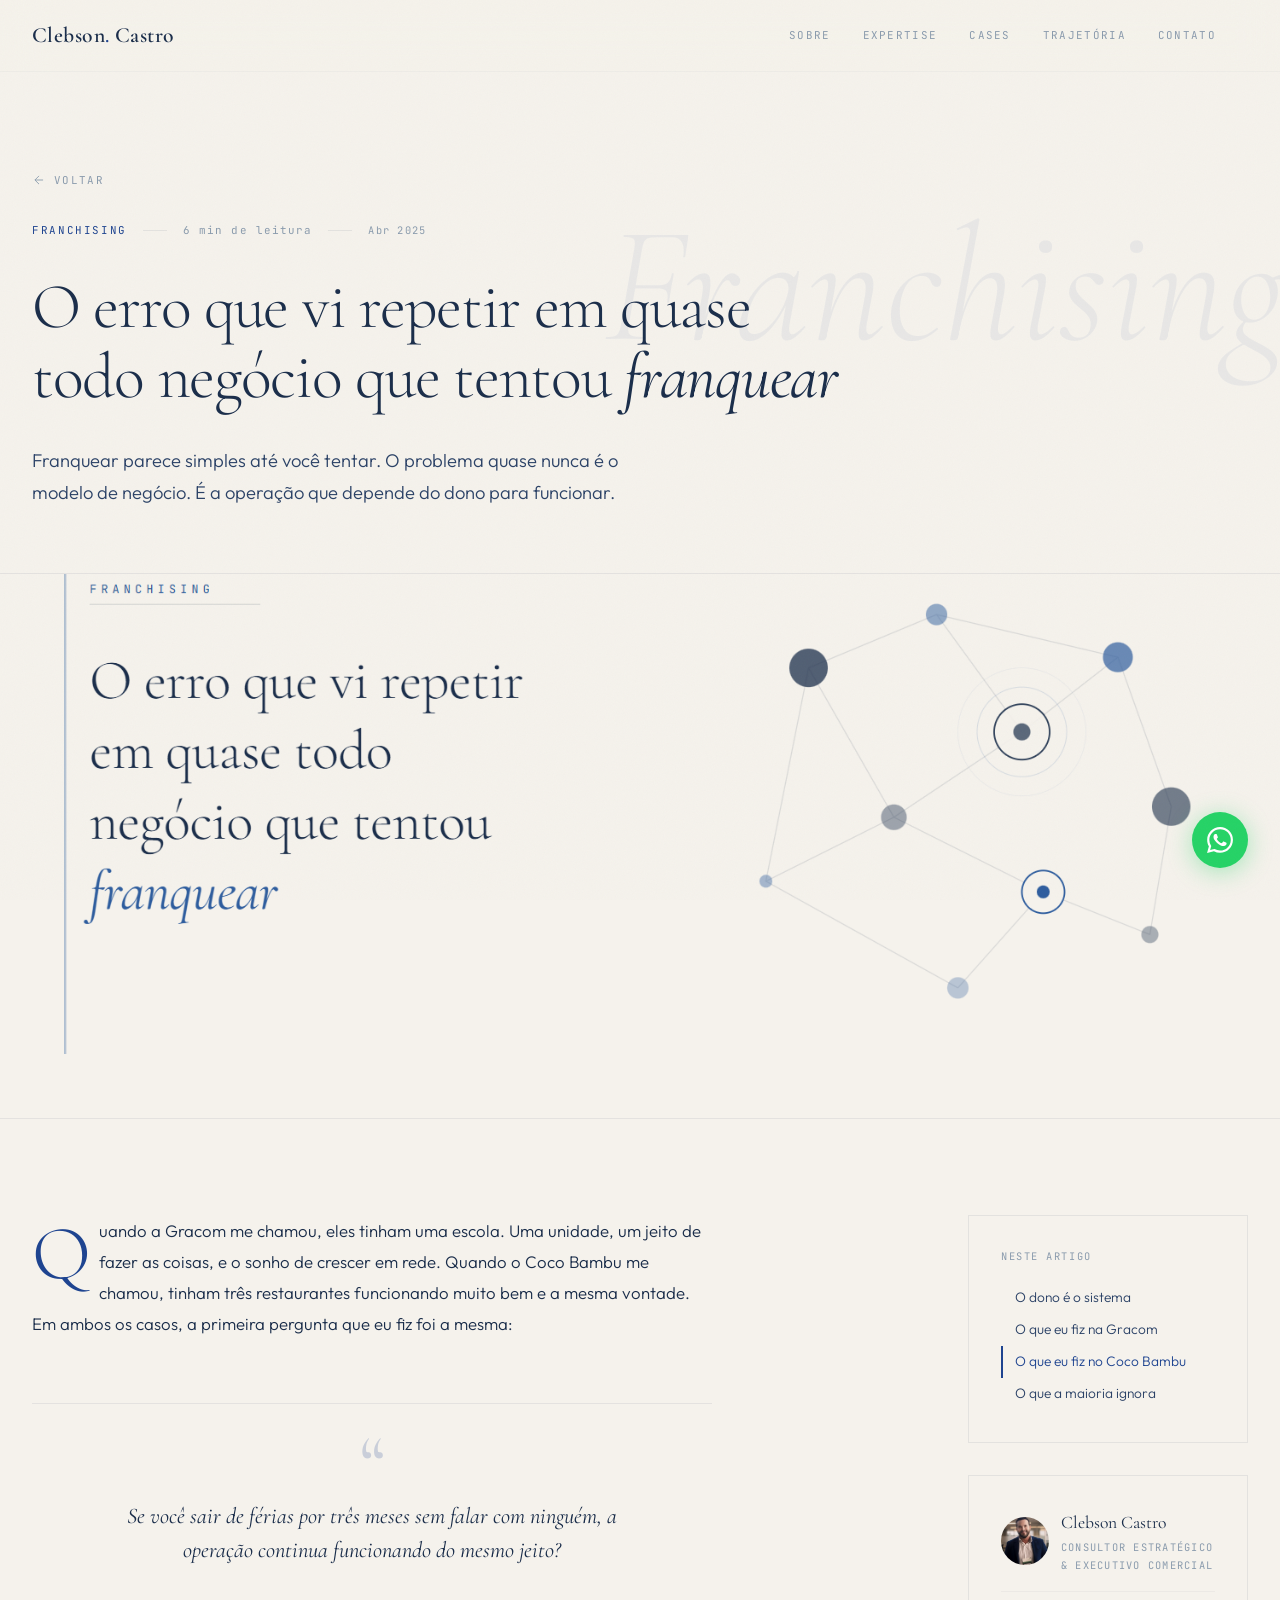
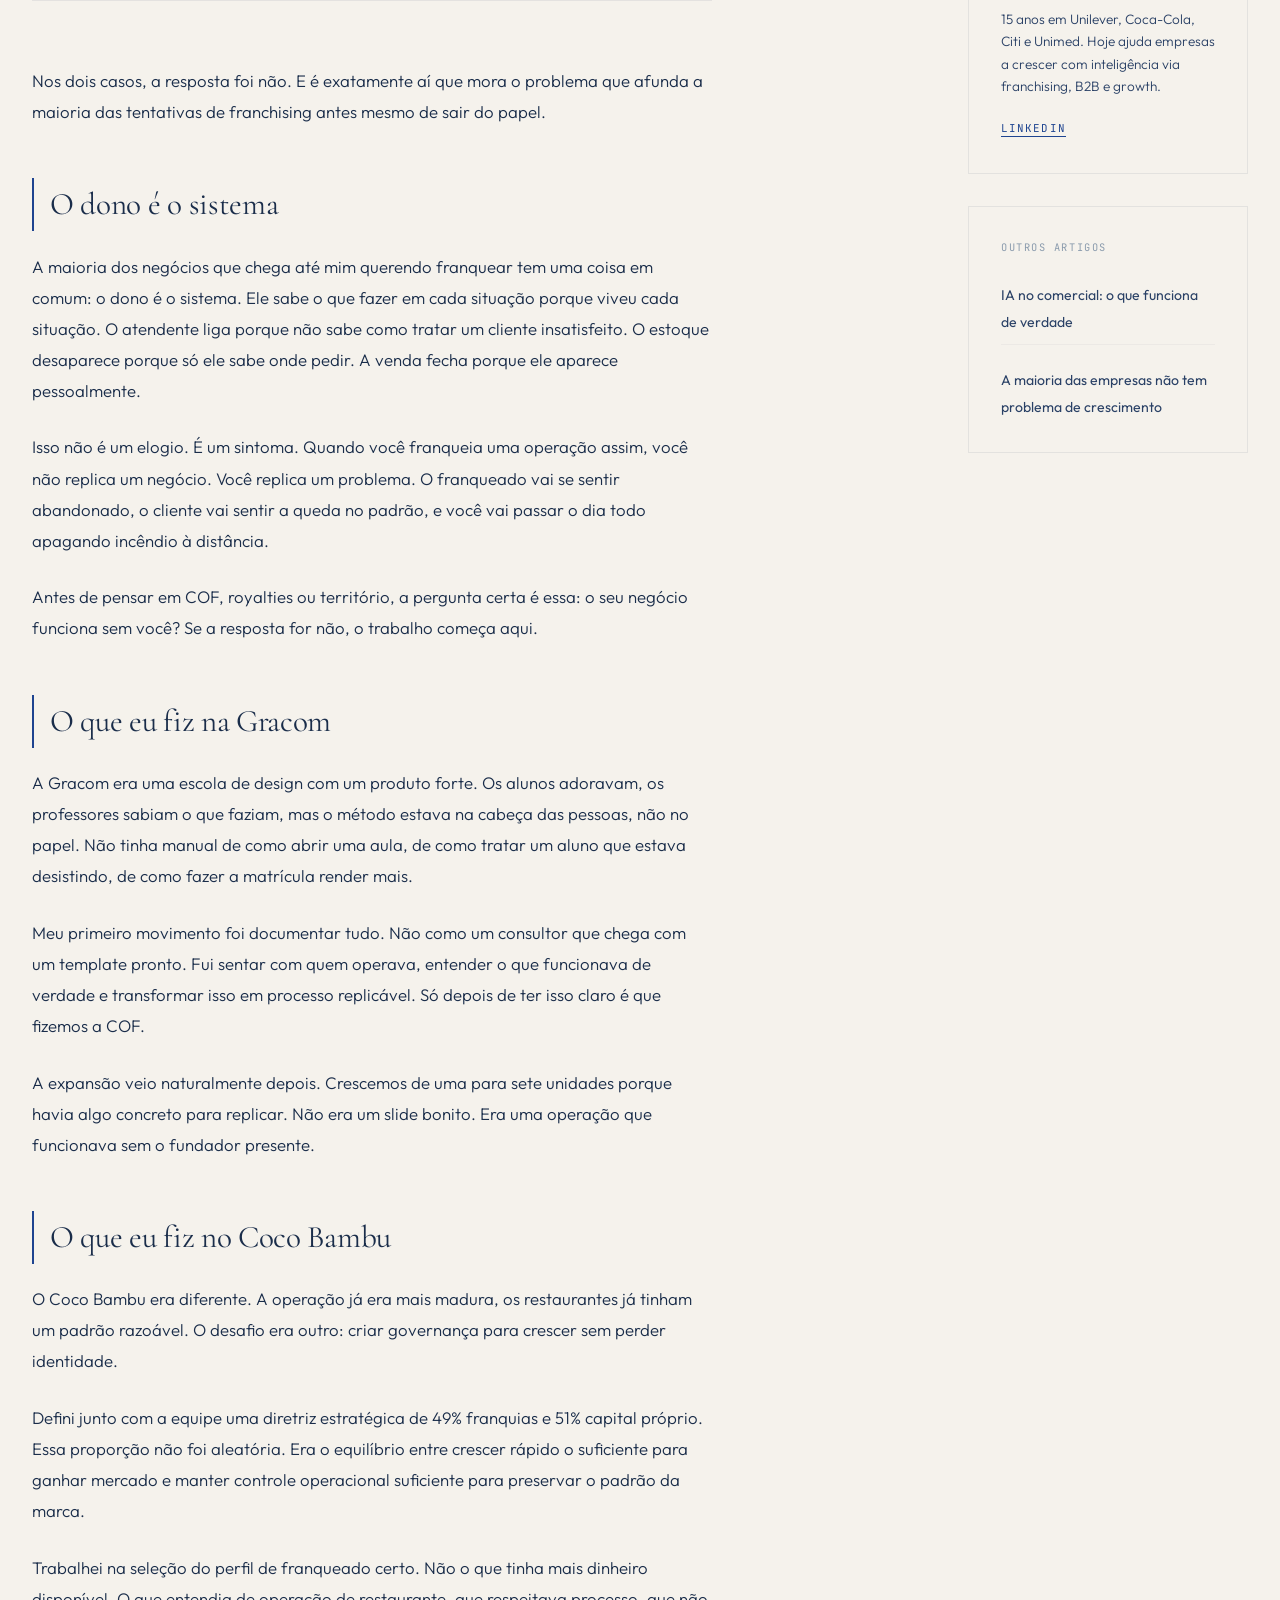
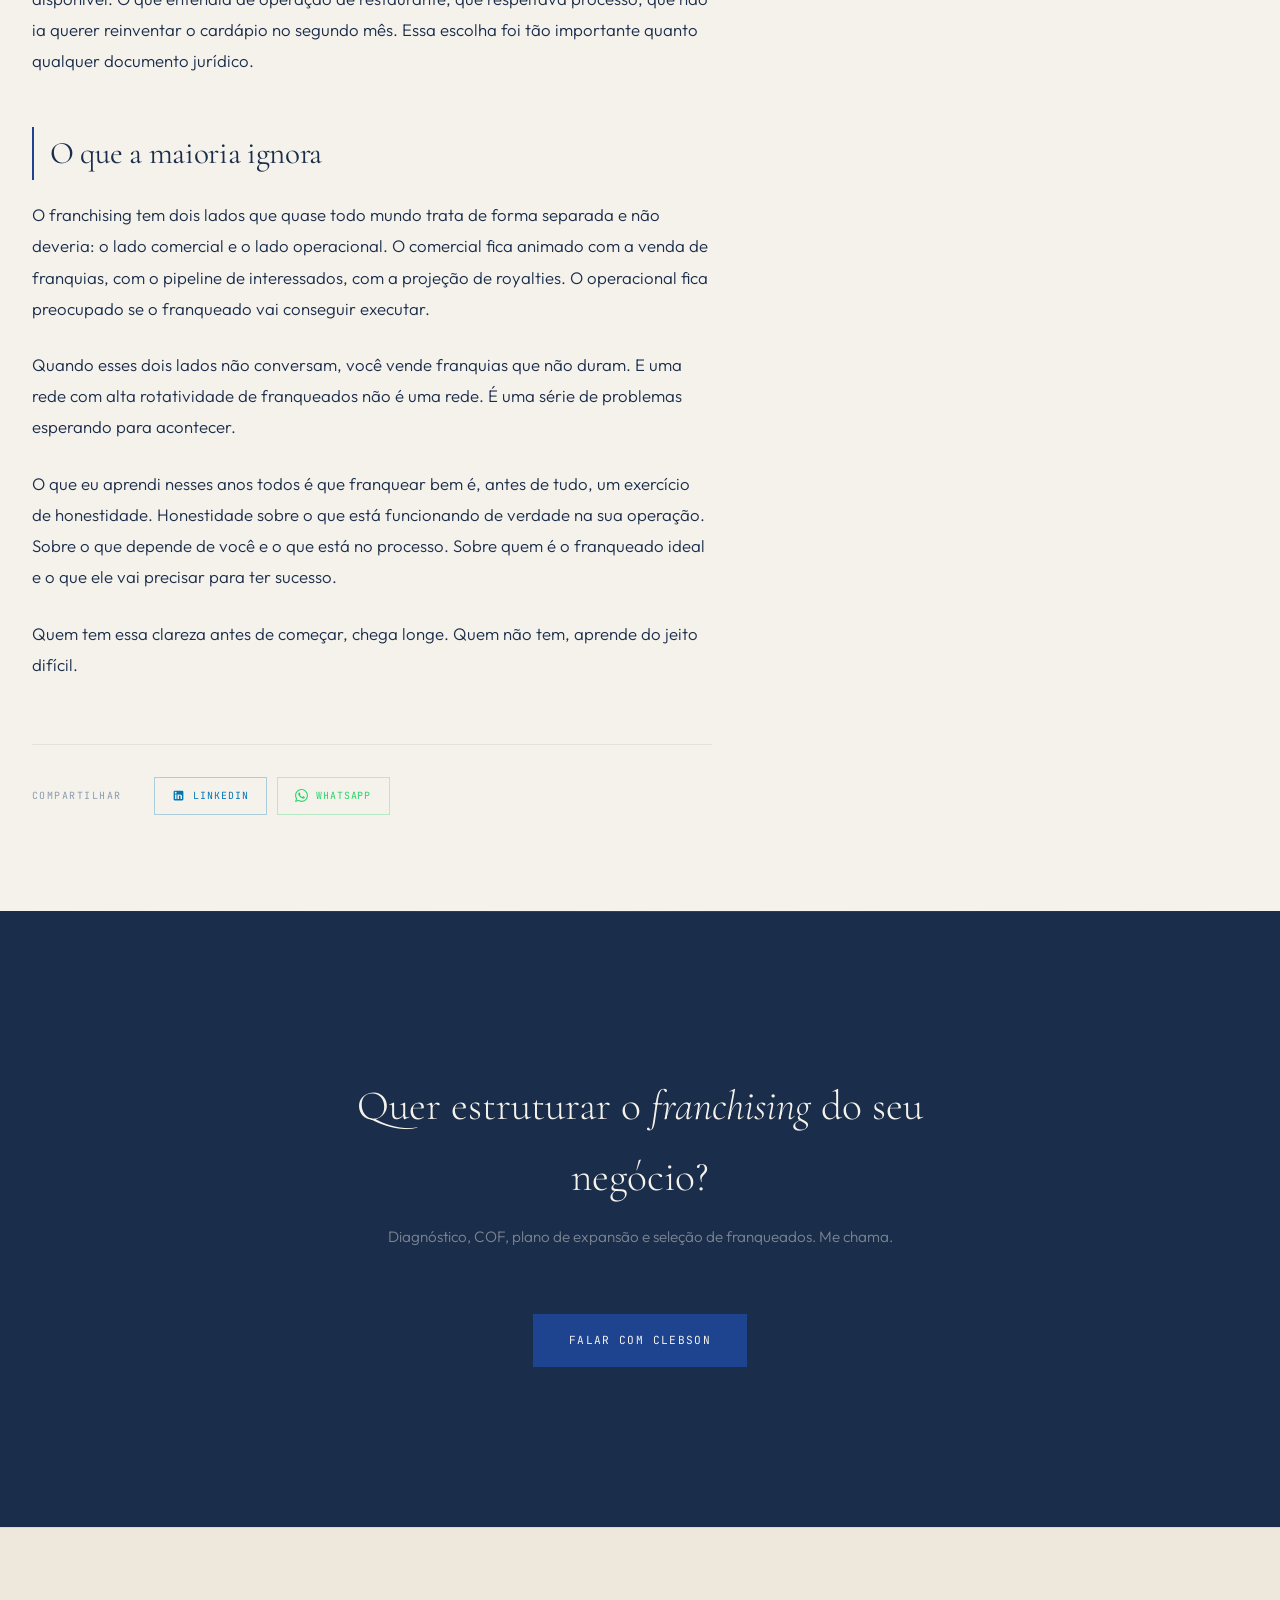
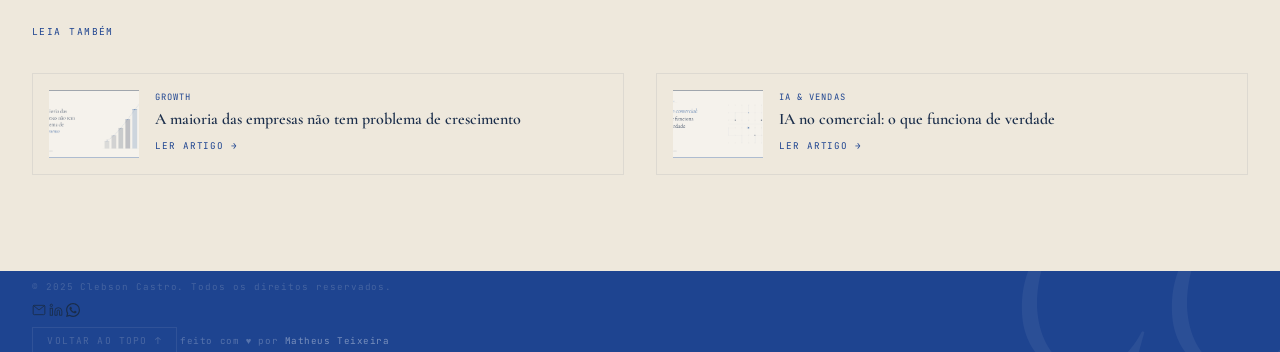
==== commit b09a33d7: "feat: redesign completo — tema branco, contato editorial, footer azul e scrollbar customizada - Tema" ====
--- a/artigo-franchising.html
+++ b/artigo-franchising.html
@@ -87,11 +87,14 @@
   <link rel="preconnect" href="https://fonts.gstatic.com" crossorigin>
   <link href="https://fonts.googleapis.com/css2?family=Cormorant+Garamond:ital,wght@0,300;0,400;0,500;0,600;1,300;1,400&family=Outfit:wght@300;400;500;600&family=JetBrains+Mono:wght@400;500&display=swap" rel="stylesheet">
   <link rel="icon" type="image/svg+xml" href="favicon.svg">
+  <link rel="apple-touch-icon" href="images/cleberson.jpeg">
   <link rel="stylesheet" href="css/style.css">
   <link rel="stylesheet" href="css/artigo.css">
 </head>
 
 <body>
+
+  <div class="scroll-progress" id="scrollProgress" aria-hidden="true"></div>
 
   <nav class="nav" aria-label="Navegação principal">
     <div class="container">
@@ -105,6 +108,9 @@
         <a href="index.html#cases" class="nav__link">Cases</a>
         <a href="index.html#trajetoria" class="nav__link">Trajetória</a>
         <a href="index.html#contato" class="nav__link">Contato</a>
+        <button class="nav__close" aria-label="Fechar menu">
+          <span></span><span></span>
+        </button>
       </div>
     </div>
   </nav>
@@ -112,6 +118,7 @@
   <main>
 
     <section class="artigo-hero">
+      <div class="artigo-hero__deco" aria-hidden="true">Franchising</div>
       <div class="container">
         <a href="index.html#perspectivas" class="artigo-voltar">
           <svg width="14" height="14" viewBox="0 0 24 24" fill="none" stroke="currentColor" stroke-width="1.5"><path d="M19 12H5"/><path d="M12 19l-7-7 7-7"/></svg>
@@ -121,12 +128,18 @@
           <span class="artigo-hero__tema">Franchising</span>
           <span class="artigo-hero__sep"></span>
           <span class="artigo-hero__leitura">6 min de leitura</span>
+          <span class="artigo-hero__sep"></span>
+          <span class="artigo-hero__data">Abr 2025</span>
         </div>
         <h1 class="artigo-hero__titulo">O erro que vi repetir em quase todo negócio que tentou <em>franquear</em></h1>
         <p class="artigo-hero__intro">Franquear parece simples até você tentar. O problema quase nunca é o modelo de negócio. É a operação que depende do dono para funcionar.</p>
       </div>
     </section>
 
+    <section class="artigo-capa">
+      <img src="images/capa-franchising.png" alt="Ilustração do artigo sobre franchising" class="artigo-capa__img" loading="eager">
+    </section>
+
     <section class="artigo-body">
       <div class="container">
 
@@ -174,12 +187,36 @@
 
           <p>Quem tem essa clareza antes de começar, chega longe. Quem não tem, aprende do jeito difícil.</p>
 
+          <div class="artigo-share">
+            <span class="artigo-share__label">Compartilhar</span>
+            <div class="artigo-share__buttons">
+              <a href="https://www.linkedin.com/sharing/share-offsite/?url=https%3A%2F%2Fclebsoncastro.com.br%2Fartigo-franchising.html" target="_blank" rel="noopener" class="artigo-share__btn artigo-share__btn--linkedin">
+                <svg width="13" height="13" viewBox="0 0 24 24" fill="currentColor"><path d="M19 3a2 2 0 0 1 2 2v14a2 2 0 0 1-2 2H5a2 2 0 0 1-2-2V5a2 2 0 0 1 2-2h14m-.5 15.5v-5.3a3.26 3.26 0 0 0-3.26-3.26c-.85 0-1.84.52-2.32 1.3v-1.11h-2.79v8.37h2.79v-4.93c0-.77.62-1.4 1.39-1.4a1.4 1.4 0 0 1 1.4 1.4v4.93h2.79M6.88 8.56a1.68 1.68 0 0 0 1.68-1.68c0-.93-.75-1.69-1.68-1.69a1.69 1.69 0 0 0-1.69 1.69c0 .93.76 1.68 1.69 1.68m1.39 9.94v-8.37H5.5v8.37h2.77z"/></svg>
+                LinkedIn
+              </a>
+              <a href="https://api.whatsapp.com/send?text=O+erro+que+vi+repetir+em+quase+todo+neg%C3%B3cio+que+tentou+franquear%3A+https%3A%2F%2Fclebsoncastro.com.br%2Fartigo-franchising.html" target="_blank" rel="noopener" class="artigo-share__btn artigo-share__btn--whatsapp">
+                <svg width="13" height="13" viewBox="0 0 24 24" fill="currentColor"><path d="M17.472 14.382c-.297-.149-1.758-.867-2.03-.967-.273-.099-.471-.148-.67.15-.197.297-.767.966-.94 1.164-.173.199-.347.223-.644.075-.297-.15-1.255-.463-2.39-1.475-.883-.788-1.48-1.761-1.653-2.059-.173-.297-.018-.458.13-.606.134-.133.298-.347.446-.52.149-.174.198-.298.298-.497.099-.198.05-.371-.025-.52-.075-.149-.669-1.612-.916-2.207-.242-.579-.487-.5-.669-.51l-.57-.01c-.198 0-.52.074-.792.372-.272.297-1.04 1.016-1.04 2.479 0 1.462 1.065 2.875 1.213 3.074.149.198 2.096 3.2 5.077 4.487.709.306 1.262.489 1.694.625.712.227 1.36.195 1.871.118.571-.085 1.758-.719 2.006-1.413.248-.694.248-1.289.173-1.413-.074-.124-.272-.198-.57-.347m-5.421 7.403h-.004a9.87 9.87 0 01-5.031-1.378l-.361-.214-3.741.982.998-3.648-.235-.374a9.86 9.86 0 01-1.51-5.26c.001-5.45 4.436-9.884 9.888-9.884 2.64 0 5.122 1.03 6.988 2.898a9.825 9.825 0 012.893 6.994c-.003 5.45-4.437 9.884-9.885 9.884m8.413-18.297A11.815 11.815 0 0012.05 0C5.495 0 .16 5.335.157 11.892c0 2.096.547 4.142 1.588 5.945L.057 24l6.305-1.654a11.882 11.882 0 005.683 1.448h.005c6.554 0 11.89-5.335 11.893-11.893a11.821 11.821 0 00-3.48-8.413z"/></svg>
+                WhatsApp
+              </a>
+            </div>
+          </div>
+
         </article>
 
         <aside class="artigo-sidebar">
+          <div class="artigo-toc">
+            <span class="artigo-sidebar__outros-label">Neste artigo</span>
+            <ul class="artigo-toc__lista"></ul>
+          </div>
+
           <div class="artigo-sidebar__autor">
-            <p class="artigo-sidebar__nome">Clebson Castro</p>
-            <p class="artigo-sidebar__cargo">Consultor Estratégico & Executivo Comercial</p>
+            <div class="artigo-sidebar__autor-header">
+              <img src="images/cleberson.jpeg" alt="Clebson Castro" class="artigo-sidebar__foto" loading="lazy">
+              <div>
+                <p class="artigo-sidebar__nome">Clebson Castro</p>
+                <p class="artigo-sidebar__cargo">Consultor Estratégico & Executivo Comercial</p>
+              </div>
+            </div>
             <p class="artigo-sidebar__bio">15 anos em Unilever, Coca-Cola, Citi e Unimed. Hoje ajuda empresas a crescer com inteligência via franchising, B2B e growth.</p>
             <a href="https://linkedin.com/in/clebsoncastro" target="_blank" rel="noopener" class="artigo-sidebar__link">LinkedIn</a>
           </div>
@@ -203,7 +240,32 @@
             <h3>Quer estruturar o <em>franchising</em> do seu negócio?</h3>
             <p>Diagnóstico, COF, plano de expansão e seleção de franqueados. Me chama.</p>
           </div>
-          <a href="https://wa.me/5511945125351" target="_blank" rel="noopener" class="btn btn--primary">Falar com Clebson</a>
+          <a href="https://wa.me/5511945125351?text=Ol%C3%A1%20Clebson%2C%20vim%20pelo%20seu%20site%20e%20gostaria%20de%20conversar." target="_blank" rel="noopener" class="btn btn--primary">Falar com Clebson</a>
+        </div>
+      </div>
+    </section>
+
+    <!-- ===== ARTIGOS RELACIONADOS ===== -->
+    <section class="artigos-relacionados">
+      <div class="container">
+        <p class="artigos-relacionados__header">Leia também</p>
+        <div class="artigos-relacionados__grid">
+          <a href="artigo-growth.html" class="artigos-relacionados__card">
+            <img src="images/capa-growth.png" alt="Growth" class="artigos-relacionados__img" loading="lazy">
+            <div class="artigos-relacionados__meta">
+              <span class="artigos-relacionados__tema">Growth</span>
+              <span class="artigos-relacionados__titulo">A maioria das empresas não tem problema de crescimento</span>
+              <span class="artigos-relacionados__link">Ler artigo →</span>
+            </div>
+          </a>
+          <a href="artigo-ia-vendas.html" class="artigos-relacionados__card">
+            <img src="images/capa-ia-vendas.png" alt="IA &amp; Vendas" class="artigos-relacionados__img" loading="lazy">
+            <div class="artigos-relacionados__meta">
+              <span class="artigos-relacionados__tema">IA &amp; Vendas</span>
+              <span class="artigos-relacionados__titulo">IA no comercial: o que funciona de verdade</span>
+              <span class="artigos-relacionados__link">Ler artigo →</span>
+            </div>
+          </a>
         </div>
       </div>
     </section>
@@ -220,7 +282,7 @@
         <a href="https://linkedin.com/in/clebsoncastro" target="_blank" rel="noopener" class="footer__icon" aria-label="LinkedIn">
           <svg width="14" height="14" viewBox="0 0 24 24" fill="none" stroke="currentColor" stroke-width="1.5"><path d="M16 8a6 6 0 0 1 6 6v7h-4v-7a2 2 0 0 0-4 0v7h-4v-7a6 6 0 0 1 6-6z"/><rect x="2" y="9" width="4" height="12"/><circle cx="4" cy="4" r="2"/></svg>
         </a>
-        <a href="https://wa.me/5511945125351" target="_blank" rel="noopener" class="footer__icon" aria-label="WhatsApp">
+        <a href="https://wa.me/5511945125351?text=Ol%C3%A1%20Clebson%2C%20vim%20pelo%20seu%20site%20e%20gostaria%20de%20conversar." target="_blank" rel="noopener" class="footer__icon" aria-label="WhatsApp">
           <svg width="14" height="14" viewBox="0 0 24 24" fill="currentColor"><path d="M17.472 14.382c-.297-.149-1.758-.867-2.03-.967-.273-.099-.471-.148-.67.15-.197.297-.767.966-.94 1.164-.173.199-.347.223-.644.075-.297-.15-1.255-.463-2.39-1.475-.883-.788-1.48-1.761-1.653-2.059-.173-.297-.018-.458.13-.606.134-.133.298-.347.446-.52.149-.174.198-.298.298-.497.099-.198.05-.371-.025-.52-.075-.149-.669-1.612-.916-2.207-.242-.579-.487-.5-.669-.51l-.57-.01c-.198 0-.52.074-.792.372-.272.297-1.04 1.016-1.04 2.479 0 1.462 1.065 2.875 1.213 3.074.149.198 2.096 3.2 5.077 4.487.709.306 1.262.489 1.694.625.712.227 1.36.195 1.871.118.571-.085 1.758-.719 2.006-1.413.248-.694.248-1.289.173-1.413-.074-.124-.272-.198-.57-.347m-5.421 7.403h-.004a9.87 9.87 0 01-5.031-1.378l-.361-.214-3.741.982.998-3.648-.235-.374a9.86 9.86 0 01-1.51-5.26c.001-5.45 4.436-9.884 9.888-9.884 2.64 0 5.122 1.03 6.988 2.898a9.825 9.825 0 012.893 6.994c-.003 5.45-4.437 9.884-9.885 9.884m8.413-18.297A11.815 11.815 0 0012.05 0C5.495 0 .16 5.335.157 11.892c0 2.096.547 4.142 1.588 5.945L.057 24l6.305-1.654a11.882 11.882 0 005.683 1.448h.005c6.554 0 11.89-5.335 11.893-11.893a11.821 11.821 0 00-3.48-8.413z"/></svg>
         </a>
       </div>
@@ -229,6 +291,14 @@
     </div>
   </footer>
 
+  <a href="https://wa.me/5511945125351?text=Ol%C3%A1%20Clebson%2C%20vim%20pelo%20seu%20site%20e%20gostaria%20de%20conversar." target="_blank" rel="noopener" class="whatsapp-fab" aria-label="Falar no WhatsApp">
+    <svg width="26" height="26" viewBox="0 0 24 24" fill="currentColor"><path d="M17.472 14.382c-.297-.149-1.758-.867-2.03-.967-.273-.099-.471-.148-.67.15-.197.297-.767.966-.94 1.164-.173.199-.347.223-.644.075-.297-.15-1.255-.463-2.39-1.475-.883-.788-1.48-1.761-1.653-2.059-.173-.297-.018-.458.13-.606.134-.133.298-.347.446-.52.149-.174.198-.298.298-.497.099-.198.05-.371-.025-.52-.075-.149-.669-1.612-.916-2.207-.242-.579-.487-.5-.669-.51l-.57-.01c-.198 0-.52.074-.792.372-.272.297-1.04 1.016-1.04 2.479 0 1.462 1.065 2.875 1.213 3.074.149.198 2.096 3.2 5.077 4.487.709.306 1.262.489 1.694.625.712.227 1.36.195 1.871.118.571-.085 1.758-.719 2.006-1.413.248-.694.248-1.289.173-1.413-.074-.124-.272-.198-.57-.347m-5.421 7.403h-.004a9.87 9.87 0 01-5.031-1.378l-.361-.214-3.741.982.998-3.648-.235-.374a9.86 9.86 0 01-1.51-5.26c.001-5.45 4.436-9.884 9.888-9.884 2.64 0 5.122 1.03 6.988 2.898a9.825 9.825 0 012.893 6.994c-.003 5.45-4.437 9.884-9.885 9.884m8.413-18.297A11.815 11.815 0 0012.05 0C5.495 0 .16 5.335.157 11.892c0 2.096.547 4.142 1.588 5.945L.057 24l6.305-1.654a11.882 11.882 0 005.683 1.448h.005c6.554 0 11.89-5.335 11.893-11.893a11.821 11.821 0 00-3.48-8.413z"/></svg>
+  </a>
+
+  <button id="backToTop" class="back-to-top" aria-label="Voltar ao topo">
+    <svg width="16" height="16" viewBox="0 0 24 24" fill="none" stroke="currentColor" stroke-width="2"><path d="M12 19V5M5 12l7-7 7 7"/></svg>
+  </button>
+
   <script src="js/main.js"></script>
 </body>
 </html>
--- a/css/style.css
+++ b/css/style.css
@@ -5,17 +5,17 @@
 
 /* ===== CUSTOM PROPERTIES ===== */
 :root {
-  /* Palette — azul marinho dominante */
+  /* Palette — Editorial White */
   --color-cream: #f5f2ec;
   --color-cream-light: #eee8dc;
   --color-ink: #1a2d4a;
   --color-ink-soft: #2a4166;
-  --color-gold: #2e5d9e;
-  --color-gold-light: #4a7ab5;
-  --color-gold-dark: #2e5d9e;
-  --color-muted: #6b7d94;
-  --color-line: rgba(26, 45, 74, 0.12);
-  --color-line-light: rgba(26, 45, 74, 0.06);
+  --color-gold: #1E4490;          /* azul royal do terno — assinatura Clebson */
+  --color-gold-light: #2A56B8;    /* azul claro / hover */
+  --color-gold-dark: #162E6A;     /* azul profundo */
+  --color-muted: #8A9BAD;
+  --color-line: rgba(26, 45, 74, 0.08);
+  --color-line-light: rgba(26, 45, 74, 0.04);
 
   /* Typography */
   --font-display: 'Cormorant Garamond', 'Georgia', serif;
@@ -56,6 +56,37 @@
   font-size: 16px;
   -webkit-font-smoothing: antialiased;
   -moz-osx-font-smoothing: grayscale;
+  /* Firefox */
+  scrollbar-width: thin;
+  scrollbar-color: var(--color-gold) transparent;
+}
+
+/* Chrome / Safari / Edge */
+::-webkit-scrollbar {
+  width: 3px;
+}
+
+::-webkit-scrollbar-track {
+  background: transparent;
+}
+
+::-webkit-scrollbar-thumb {
+  background: linear-gradient(
+    to bottom,
+    var(--color-gold-light),
+    var(--color-gold),
+    var(--color-gold-dark)
+  );
+  border-radius: 999px;
+}
+
+::-webkit-scrollbar-thumb:hover {
+  background: linear-gradient(
+    to bottom,
+    #4a7be0,
+    var(--color-gold-light),
+    var(--color-gold)
+  );
 }
 
 body {
@@ -448,14 +479,21 @@
 }
 
 .hero__logo-text {
-  font-family: var(--font-body);
-  font-size: 0.9rem;
+  font-family: var(--font-display);
+  font-size: 1.05rem;
   font-weight: 600;
-  letter-spacing: 0.06em;
+  letter-spacing: 0.08em;
   text-transform: uppercase;
   color: var(--color-ink);
+  opacity: 0.8;
   padding: 0 var(--space-sm);
   position: relative;
+  white-space: nowrap;
+  transition: opacity var(--duration-fast) var(--ease-out);
+}
+
+.hero__logo-text:hover {
+  opacity: 1;
 }
 
 .hero__logo-text:not(:last-child)::after {
@@ -909,7 +947,7 @@
 
 .timeline__item:first-child .timeline__dot {
   background: var(--color-gold);
-  box-shadow: 0 0 0 4px rgba(46, 93, 158, 0.15);
+  box-shadow: 0 0 0 4px rgba(30, 68, 144, 0.15);
 }
 
 .timeline__period {
@@ -950,95 +988,232 @@
   text-transform: uppercase;
   color: var(--color-gold);
   padding: 0.35rem 0.8rem;
-  border: 1px solid rgba(46, 93, 158, 0.3);
-  background: rgba(46, 93, 158, 0.04);
+  border: 1px solid rgba(30, 68, 144, 0.3);
+  background: rgba(30, 68, 144, 0.04);
 }
 
 /* ===== CONTACT ===== */
 .contact {
-  background: var(--color-ink);
+  background: #000;
   color: var(--color-cream);
-  padding: var(--space-2xl) 0;
   position: relative;
   overflow: hidden;
 }
 
-.contact::before {
-  content: '';
-  position: absolute;
-  top: -50%;
-  right: -20%;
-  width: 60%;
-  height: 200%;
-  background: radial-gradient(ellipse, rgba(46, 93, 158, 0.06) 0%, transparent 70%);
-  pointer-events: none;
-}
-
-.contact .container {
-  position: relative;
-  text-align: center;
-  max-width: 700px;
-}
-
-.contact .label {
-  margin-bottom: var(--space-sm);
+/* Barra superior */
+.contact__topbar {
+  border-bottom: 1px solid rgba(245, 242, 236, 0.07);
+}
+
+.contact__topbar-inner {
+  display: flex;
+  align-items: center;
+  justify-content: space-between;
+  padding-top: var(--space-sm);
+  padding-bottom: var(--space-sm);
+}
+
+.contact__topbar-label {
+  font-family: var(--font-mono);
+  font-size: 0.6rem;
+  letter-spacing: 0.2em;
+  text-transform: uppercase;
+  color: var(--color-gold);
+}
+
+.contact__topbar-urgency {
+  display: flex;
+  align-items: center;
+  gap: 0.5rem;
+  font-family: var(--font-mono);
+  font-size: 0.6rem;
+  letter-spacing: 0.12em;
+  text-transform: uppercase;
+  color: rgba(245, 242, 236, 0.3);
+}
+
+.contact__topbar-urgency strong {
+  color: rgba(245, 242, 236, 0.55);
+  font-weight: 400;
+}
+
+.contact__urgency-dot {
+  width: 5px;
+  height: 5px;
+  border-radius: 50%;
+  background: var(--color-gold);
+  flex-shrink: 0;
+  animation: urgencyPulse 2s ease-in-out infinite;
+}
+
+/* Corpo principal */
+.contact__main {
+  display: grid;
+  grid-template-columns: 1fr 1fr;
+  border-bottom: 1px solid rgba(245, 242, 236, 0.07);
+}
+
+.contact__statement {
+  padding: var(--space-xl) var(--space-md) var(--space-xl) 0;
+  border-right: 1px solid rgba(245, 242, 236, 0.07);
 }
 
 .contact__heading {
   font-family: var(--font-display);
-  font-size: clamp(2.2rem, 4.5vw, 3.5rem);
+  font-size: clamp(3rem, 5.5vw, 6.5rem);
   font-weight: 300;
-  line-height: 1.15;
-  margin-bottom: var(--space-sm);
+  line-height: 1;
+  letter-spacing: -0.02em;
   color: var(--color-cream);
 }
 
 .contact__heading em {
   font-style: italic;
   color: var(--color-gold);
+  opacity: 0.85;
+}
+
+.contact__action {
+  padding: var(--space-xl) 0 var(--space-xl) var(--space-md);
+  display: flex;
+  flex-direction: column;
+  justify-content: space-between;
+  gap: var(--space-lg);
 }
 
 .contact__sub {
   font-size: 1rem;
+  line-height: 1.75;
   color: rgba(245, 242, 236, 0.45);
-  margin-bottom: var(--space-lg);
-  line-height: 1.7;
-}
-
-.contact__buttons {
-  display: flex;
-  justify-content: center;
-  gap: var(--space-sm);
-  flex-wrap: wrap;
-}
-
-.btn--contact {
-  padding: 1rem 2.4rem;
-  font-family: var(--font-mono);
-  font-size: 0.68rem;
+  max-width: 400px;
+}
+
+.contact__ctas {
+  display: flex;
+  flex-direction: column;
+  gap: 0.5rem;
+}
+
+.contact__cta-primary {
+  display: flex;
+  align-items: center;
+  justify-content: space-between;
+  padding: 1.3rem var(--space-md);
+  background: var(--color-gold);
+  color: var(--color-cream);
+  font-family: var(--font-mono);
+  font-size: 0.7rem;
   letter-spacing: 0.12em;
   text-transform: uppercase;
-  border: 1px solid rgba(245, 242, 236, 0.12);
-  color: var(--color-cream);
-  transition: all var(--duration-fast) var(--ease-out);
-  display: inline-flex;
+  transition: background var(--duration-fast) var(--ease-out);
+}
+
+.contact__cta-primary span {
+  font-family: var(--font-display);
+  font-style: italic;
+  font-size: 0.9rem;
+  text-transform: none;
+  letter-spacing: 0;
+  opacity: 0.75;
+}
+
+.contact__cta-primary:hover {
+  background: var(--color-gold-light);
+}
+
+.contact__cta-secondary {
+  display: flex;
   align-items: center;
-  gap: 0.6rem;
-}
-
-.btn--contact:hover {
+  justify-content: space-between;
+  padding: 1rem var(--space-md);
+  border: 1px solid rgba(245, 242, 236, 0.1);
+  color: rgba(245, 242, 236, 0.45);
+  font-family: var(--font-mono);
+  font-size: 0.65rem;
+  letter-spacing: 0.12em;
+  text-transform: uppercase;
+  transition: border-color var(--duration-fast) var(--ease-out),
+              color var(--duration-fast) var(--ease-out);
+}
+
+.contact__cta-secondary span {
+  opacity: 0.5;
+}
+
+.contact__cta-secondary:hover {
   border-color: var(--color-gold);
-  color: var(--color-gold);
-  background: rgba(46, 93, 158, 0.06);
-  transform: translateY(-2px);
-}
-
-.btn--contact svg {
-  transition: transform var(--duration-fast) var(--ease-out);
-}
-
-.btn--contact:hover svg {
-  transform: scale(1.1);
+  color: var(--color-gold-light);
+}
+
+/* Faixa de evidências */
+.contact__evidence {
+  border-top: none;
+}
+
+.contact__evidence-inner {
+  display: grid;
+  grid-template-columns: repeat(4, 1fr);
+  padding-left: 0;
+  padding-right: 0;
+}
+
+.contact__evidence-item {
+  padding: var(--space-md) var(--space-md);
+  border-right: 1px solid rgba(245, 242, 236, 0.06);
+  display: flex;
+  flex-direction: column;
+  gap: 0.4rem;
+}
+
+.contact__evidence-item:last-child {
+  border-right: none;
+}
+
+.contact__evidence-num {
+  font-family: var(--font-display);
+  font-size: clamp(1.3rem, 2.2vw, 1.9rem);
+  font-weight: 300;
+  color: var(--color-gold);
+  line-height: 1;
+}
+
+.contact__evidence-label {
+  font-family: var(--font-mono);
+  font-size: 0.57rem;
+  letter-spacing: 0.1em;
+  text-transform: uppercase;
+  color: rgba(245, 242, 236, 0.25);
+  line-height: 1.55;
+}
+
+/* Responsivo */
+@media (max-width: 768px) {
+  .contact__main {
+    grid-template-columns: 1fr;
+  }
+
+  .contact__statement {
+    padding: var(--space-lg) 0;
+    border-right: none;
+    border-bottom: 1px solid rgba(245, 242, 236, 0.07);
+  }
+
+  .contact__action {
+    padding: var(--space-lg) 0;
+    gap: var(--space-md);
+  }
+
+  .contact__evidence-inner {
+    grid-template-columns: repeat(2, 1fr);
+  }
+
+  .contact__evidence-item:nth-child(2) {
+    border-right: none;
+  }
+
+  .contact__evidence-item:nth-child(3) {
+    border-right: 1px solid rgba(245, 242, 236, 0.06);
+  }
 }
 
 /* ===== COMPETENCIES ===== */
@@ -1084,9 +1259,9 @@
   letter-spacing: 0.1em;
   text-transform: uppercase;
   color: var(--color-gold);
-  border: 1px solid rgba(46, 93, 158, 0.3);
+  border: 1px solid rgba(30, 68, 144, 0.3);
   padding: 0.5rem 1.2rem;
-  background: rgba(46, 93, 158, 0.04);
+  background: rgba(30, 68, 144, 0.04);
   transition: background var(--duration-fast) var(--ease-out),
               color var(--duration-fast) var(--ease-out),
               border-color var(--duration-fast) var(--ease-out);
@@ -1121,7 +1296,7 @@
 
 .cases__grid {
   display: grid;
-  grid-template-columns: repeat(3, 1fr);
+  grid-template-columns: repeat(2, 1fr);
   gap: var(--space-md);
 }
 
@@ -1347,78 +1522,530 @@
 
 /* ===== FOOTER ===== */
 .footer {
-  background: var(--color-ink);
-  border-top: 1px solid rgba(245, 242, 236, 0.05);
-  padding: var(--space-md) 0;
-  padding-bottom: calc(var(--space-md) + env(safe-area-inset-bottom));
-}
-
-.footer .container {
-  display: flex;
+  background: var(--color-gold);
+  position: relative;
+  overflow: hidden;
+}
+
+/* Marca d'água decorativa */
+.footer::before {
+  content: 'CC';
+  position: absolute;
+  right: -0.1em;
+  bottom: -0.25em;
+  font-family: var(--font-display);
+  font-size: clamp(12rem, 20vw, 20rem);
+  font-weight: 300;
+  font-style: italic;
+  color: rgba(255, 255, 255, 0.06);
+  line-height: 1;
+  pointer-events: none;
+  user-select: none;
+}
+
+.footer__top {
+  padding: var(--space-lg) 0 var(--space-md);
+  border-bottom: 1px solid rgba(245, 242, 236, 0.05);
+}
+
+.footer__grid {
+  display: grid;
+  grid-template-columns: 1.4fr 1fr 1fr;
+  gap: var(--space-lg);
+  align-items: start;
+}
+
+.footer__col--brand {
+  display: flex;
+  flex-direction: column;
+  gap: 0;
+}
+
+.footer__brand-mono {
+  font-family: var(--font-display);
+  font-size: clamp(2.2rem, 4vw, 3.5rem);
+  font-weight: 300;
+  font-style: italic;
+  color: var(--color-cream);
+  line-height: 0.9;
+  letter-spacing: -0.02em;
+  margin-bottom: 0.5rem;
+  opacity: 0.9;
+}
+
+.footer__brand-name {
+  font-family: var(--font-mono);
+  font-size: 0.58rem;
+  letter-spacing: 0.18em;
+  text-transform: uppercase;
+  color: rgba(245, 242, 236, 0.3);
+  margin-bottom: 0.75rem;
+}
+
+.footer__brand-tagline {
+  font-family: var(--font-display);
+  font-size: 1rem;
+  font-weight: 300;
+  font-style: italic;
+  color: rgba(245, 242, 236, 0.45);
+  line-height: 1.5;
+  margin-bottom: var(--space-sm);
+}
+
+.footer__social {
+  display: flex;
+  gap: 0.75rem;
   align-items: center;
-  justify-content: space-between;
-}
-
-.footer__copy {
-  font-family: var(--font-mono);
-  font-size: 0.62rem;
-  letter-spacing: 0.1em;
-  color: rgba(245, 242, 236, 0.25);
-}
-
-.footer__back {
-  font-family: var(--font-mono);
-  font-size: 0.62rem;
-  letter-spacing: 0.1em;
-  text-transform: uppercase;
-  color: rgba(245, 242, 236, 0.25);
-  transition: color var(--duration-fast) var(--ease-out);
-}
-
-.footer__links {
-  display: flex;
-  align-items: center;
-  gap: var(--space-sm);
-}
-
-.footer__icon {
+}
+
+.footer__social-link {
   display: inline-flex;
   align-items: center;
   justify-content: center;
-  width: 32px;
-  height: 32px;
+  width: 34px;
+  height: 34px;
+  border: 1px solid rgba(245, 242, 236, 0.1);
+  color: rgba(245, 242, 236, 0.3);
+  transition: border-color var(--duration-fast) var(--ease-out),
+              color var(--duration-fast) var(--ease-out),
+              background var(--duration-fast) var(--ease-out);
+}
+
+.footer__social-link:hover {
+  border-color: rgba(255, 255, 255, 0.6);
+  color: var(--color-cream);
+  background: rgba(255, 255, 255, 0.1);
+}
+
+.footer__col-label {
+  display: block;
+  font-family: var(--font-mono);
+  font-size: 0.58rem;
+  letter-spacing: 0.2em;
+  text-transform: uppercase;
+  color: rgba(245, 242, 236, 0.22);
+  margin-bottom: 0.9rem;
+  padding-bottom: 0.5rem;
+  border-bottom: 1px solid rgba(245, 242, 236, 0.06);
+}
+
+.footer__nav {
+  display: flex;
+  flex-direction: column;
+  gap: 0;
+}
+
+.footer__nav-link {
+  font-family: var(--font-display);
+  font-size: 0.95rem;
+  font-weight: 300;
+  color: rgba(245, 242, 236, 0.45);
+  padding: 0.3rem 0;
+  border-bottom: 1px solid rgba(245, 242, 236, 0.04);
+  display: flex;
+  align-items: center;
+  justify-content: space-between;
+  transition: color var(--duration-fast) var(--ease-out),
+              padding-left var(--duration-fast) var(--ease-out);
+}
+
+.footer__nav-link::after {
+  content: '→';
+  font-family: var(--font-mono);
+  font-size: 0.7rem;
+  opacity: 0;
+  transition: opacity var(--duration-fast) var(--ease-out),
+              transform var(--duration-fast) var(--ease-out);
+  transform: translateX(-6px);
+}
+
+.footer__nav-link:hover {
+  color: var(--color-cream);
+  padding-left: 0.5rem;
+}
+
+.footer__nav-link:hover::after {
+  opacity: 0.5;
+  transform: translateX(0);
+}
+
+.footer__channels {
+  display: flex;
+  flex-direction: column;
+  gap: 0;
+  margin-bottom: var(--space-sm);
+}
+
+.footer__channel {
+  display: flex;
+  align-items: center;
+  gap: 0.6rem;
+  font-family: var(--font-mono);
+  font-size: 0.65rem;
+  letter-spacing: 0.08em;
+  color: rgba(245, 242, 236, 0.4);
+  padding: 0.4rem 0;
+  border-bottom: 1px solid rgba(245, 242, 236, 0.04);
+  transition: color var(--duration-fast) var(--ease-out);
+}
+
+.footer__channel:hover {
+  color: var(--color-cream);
+}
+
+.footer__channel-icon {
+  color: rgba(255, 255, 255, 0.6);
+  opacity: 0.7;
+  transition: opacity var(--duration-fast) var(--ease-out),
+              transform var(--duration-fast) var(--ease-out);
+}
+
+.footer__channel:hover .footer__channel-icon {
+  opacity: 1;
+  transform: translate(2px, -2px);
+}
+
+.footer__availability {
+  display: inline-flex;
+  align-items: center;
+  gap: 0.5rem;
+  font-family: var(--font-mono);
+  font-size: 0.58rem;
+  letter-spacing: 0.1em;
+  text-transform: uppercase;
+  color: rgba(245, 242, 236, 0.25);
+  margin-top: 0.5rem;
+}
+
+.footer__avail-dot {
+  width: 5px;
+  height: 5px;
   border-radius: 50%;
-  border: 1px solid rgba(245, 242, 236, 0.1);
-  color: rgba(245, 242, 236, 0.35);
-  transition: all var(--duration-fast) var(--ease-out);
-}
-
-.footer__icon:hover {
-  border-color: var(--color-gold);
-  color: var(--color-gold);
+  background: rgba(255, 255, 255, 0.7);
+  flex-shrink: 0;
+  animation: urgencyPulse 2s ease-in-out infinite;
+}
+
+.footer__bar {
+  padding: var(--space-sm) 0;
+  padding-bottom: calc(var(--space-sm) + env(safe-area-inset-bottom));
+}
+
+.footer__bar .container {
+  display: flex;
+  align-items: center;
+  justify-content: space-between;
+}
+
+.footer__copy {
+  font-family: var(--font-mono);
+  font-size: 0.58rem;
+  letter-spacing: 0.1em;
+  color: rgba(245, 242, 236, 0.18);
+}
+
+.footer__back {
+  font-family: var(--font-mono);
+  font-size: 0.6rem;
+  letter-spacing: 0.12em;
+  text-transform: uppercase;
+  color: rgba(245, 242, 236, 0.2);
+  transition: color var(--duration-fast) var(--ease-out),
+              border-color var(--duration-fast) var(--ease-out);
+  border: 1px solid rgba(245, 242, 236, 0.08);
+  padding: 0.4rem 0.9rem;
 }
 
 .footer__back:hover {
-  color: var(--color-gold);
+  color: var(--color-cream);
+  border-color: rgba(255, 255, 255, 0.4);
 }
 
 .footer__dev {
   font-family: var(--font-mono);
-  font-size: 0.62rem;
-  letter-spacing: 0.08em;
-  color: rgba(245, 242, 236, 0.2);
+  font-size: 0.58rem;
+  letter-spacing: 0.06em;
+  color: rgba(255, 255, 255, 0.25);
+}
+
+.footer__dev a {
+  color: rgba(255, 255, 255, 0.4);
+  text-decoration: none;
+  transition: color var(--duration-fast) var(--ease-out);
+}
+
+.footer__dev a:hover {
+  color: var(--color-cream);
+}
+
+@media (max-width: 900px) {
+  .footer__grid {
+    grid-template-columns: 1fr 1fr;
+    gap: var(--space-lg);
+  }
+  .footer__col--brand {
+    grid-column: 1 / -1;
+  }
+}
+
+@media (max-width: 600px) {
+  .footer__grid {
+    grid-template-columns: 1fr;
+  }
+  .footer__col--brand {
+    grid-column: 1;
+  }
+  .footer__bar .container {
+    flex-wrap: wrap;
+    gap: var(--space-xs);
+    justify-content: center;
+    text-align: center;
+  }
+}
+
+/* ===== SCROLL PROGRESS ===== */
+.scroll-progress {
+  position: fixed;
+  top: 0;
+  left: 0;
+  height: 2px;
+  width: 0%;
+  background: linear-gradient(to right, var(--color-gold), var(--color-gold-light));
+  z-index: 9998;
+  transition: width 0.08s linear;
+  pointer-events: none;
+}
+
+/* ===== HERO SCROLL HINT ===== */
+.hero__scroll {
+  position: absolute;
+  bottom: var(--space-lg);
+  left: 50%;
+  transform: translateX(-50%);
+  z-index: 3;
+  display: flex;
+  flex-direction: column;
+  align-items: center;
+  opacity: 0;
+  animation: heroIn 0.9s var(--ease-out) 2s forwards;
+}
+
+.hero__scroll-line {
+  width: 1px;
+  height: 52px;
+  background: linear-gradient(to bottom, var(--color-gold), transparent);
+  animation: scrollLinePulse 2.4s ease-in-out 2.5s infinite;
+}
+
+@keyframes scrollLinePulse {
+  0%, 100% { transform: scaleY(1); transform-origin: top; opacity: 0.5; }
+  50% { transform: scaleY(0.3); transform-origin: top; opacity: 1; }
+}
+
+/* ===== MANIFESTO ===== */
+.manifesto {
+  background: var(--color-ink);
+  padding: var(--space-xl) 0;
+  position: relative;
+  overflow: hidden;
+}
+
+.manifesto::before {
+  content: '"';
+  position: absolute;
+  top: -0.1em;
+  left: var(--space-md);
+  font-family: var(--font-display);
+  font-size: clamp(10rem, 18vw, 18rem);
+  font-weight: 300;
+  font-style: italic;
+  color: var(--color-gold);
+  opacity: 0.05;
+  line-height: 1;
+  pointer-events: none;
+}
+
+.manifesto .container {
+  display: flex;
+  justify-content: center;
+}
+
+.manifesto__quote {
+  max-width: 880px;
   text-align: center;
-  margin-top: 0.5rem;
-}
-
-.footer__dev a {
-  color: rgba(245, 242, 236, 0.35);
-  text-decoration: none;
-  transition: color var(--transition);
-}
-
-.footer__dev a:hover {
-  color: var(--color-gold);
+  border: none;
+  padding: 0;
+  margin: 0;
+}
+
+.manifesto__quote p {
+  font-family: var(--font-display);
+  font-size: clamp(1.5rem, 3vw, 2.5rem);
+  font-weight: 300;
+  font-style: italic;
+  color: var(--color-cream);
+  line-height: 1.45;
+  margin-bottom: var(--space-md);
+}
+
+.manifesto__quote cite {
+  font-family: var(--font-mono);
+  font-size: 0.65rem;
+  letter-spacing: 0.2em;
+  text-transform: uppercase;
+  color: var(--color-gold);
+  font-style: normal;
+}
+
+/* ===== ABOUT ACHIEVEMENTS ===== */
+.about__achievements {
+  display: flex;
+  gap: var(--space-lg);
+  margin-top: var(--space-md);
+  padding-top: var(--space-md);
+  border-top: 1px solid var(--color-line);
+}
+
+.about__achievement {
+  display: flex;
+  flex-direction: column;
+  gap: 0.3rem;
+}
+
+.about__achievement-num {
+  font-family: var(--font-display);
+  font-size: 2.2rem;
+  font-weight: 300;
+  font-style: italic;
+  color: var(--color-gold);
+  line-height: 1;
+}
+
+.about__achievement-label {
+  font-family: var(--font-mono);
+  font-size: 0.6rem;
+  letter-spacing: 0.12em;
+  text-transform: uppercase;
+  color: var(--color-muted);
+}
+
+/* ===== METHODOLOGY ===== */
+.methodology {
+  padding: var(--space-2xl) 0;
+  background: var(--color-ink);
+  color: var(--color-cream);
+  position: relative;
+  overflow: hidden;
+}
+
+.methodology::after {
+  content: '';
+  position: absolute;
+  top: 0;
+  left: 0;
+  right: 0;
+  height: 1px;
+  background: linear-gradient(to right, transparent, rgba(42, 86, 184, 0.35), transparent);
+}
+
+.methodology__header {
+  text-align: center;
+  margin-bottom: var(--space-xl);
+}
+
+.methodology__header .label {
+  color: var(--color-gold-light);
+  margin-bottom: var(--space-sm);
+}
+
+.methodology__header .heading-lg {
+  color: var(--color-cream);
+}
+
+.methodology__header .heading-lg em {
+  color: var(--color-gold-light);
+  font-style: italic;
+}
+
+.methodology__flow {
+  display: flex;
+  align-items: flex-start;
+  justify-content: center;
+  gap: var(--space-md);
+  flex-wrap: wrap;
+}
+
+.methodology__step {
+  display: flex;
+  align-items: flex-start;
+  gap: 1rem;
+  max-width: 260px;
+  flex: 0 0 auto;
+}
+
+.methodology__step-num {
+  font-family: var(--font-display);
+  font-size: 3.2rem;
+  font-weight: 300;
+  color: var(--color-gold);
+  opacity: 0.25;
+  line-height: 1;
+  flex-shrink: 0;
+  padding-top: 0.2rem;
+}
+
+.methodology__step-body {
+  padding-top: 0.5rem;
+}
+
+.methodology__step-title {
+  font-family: var(--font-display);
+  font-size: 1.4rem;
+  font-weight: 600;
+  color: var(--color-cream);
+  margin-bottom: 0.5rem;
+  line-height: 1.15;
+}
+
+.methodology__step-desc {
+  font-size: 0.88rem;
+  color: rgba(245, 242, 236, 0.45);
+  line-height: 1.7;
+}
+
+.methodology__arrow {
+  color: rgba(42, 86, 184, 0.35);
+  flex-shrink: 0;
+  align-self: flex-start;
+  padding-top: 1.6rem;
+}
+
+/* ===== CASES METRICS ===== */
+.cases__card-metric {
+  margin-bottom: var(--space-md);
+  padding-bottom: var(--space-sm);
+  border-bottom: 1px solid var(--color-line-light);
+  display: flex;
+  align-items: baseline;
+  gap: 0.75rem;
+  flex-wrap: wrap;
+}
+
+.cases__metric-number {
+  font-family: var(--font-display);
+  font-size: clamp(2rem, 3vw, 3rem);
+  font-weight: 300;
+  font-style: italic;
+  color: var(--color-gold);
+  line-height: 1;
+}
+
+.cases__metric-label {
+  font-family: var(--font-mono);
+  font-size: 0.58rem;
+  letter-spacing: 0.14em;
+  text-transform: uppercase;
+  color: var(--color-muted);
 }
 
 /* ===== RESPONSIVE ===== */
@@ -1478,6 +2105,14 @@
 
   .insights__grid {
     grid-template-columns: repeat(2, 1fr);
+  }
+
+  .methodology__step {
+    max-width: 200px;
+  }
+
+  .methodology__arrow {
+    padding-top: 1.2rem;
   }
 }
 
@@ -1510,7 +2145,7 @@
     top: 0;
     left: 0;
     right: 0;
-    bottom: 0;
+    height: 100dvh;
     z-index: 1002;
     background-color: var(--color-cream);
     flex-direction: column;
@@ -1541,6 +2176,43 @@
     border-top: 1px solid var(--color-line-light);
   }
 
+  /* Botão fechar — fixo na base do overlay */
+  .nav__close {
+    position: absolute;
+    bottom: 2.5rem;
+    left: 50%;
+    transform: translateX(-50%);
+    width: 52px;
+    height: 52px;
+    border-radius: 50%;
+    border: 1.5px solid var(--color-line);
+    background: transparent;
+    display: flex;
+    align-items: center;
+    justify-content: center;
+    cursor: pointer;
+    flex-shrink: 0;
+  }
+
+  .nav__close span {
+    display: block;
+    width: 20px;
+    height: 1.5px;
+    background: var(--color-ink);
+    position: absolute;
+  }
+
+  .nav__close span:nth-child(1) { transform: rotate(45deg); }
+  .nav__close span:nth-child(2) { transform: rotate(-45deg); }
+
+  /* FAB WhatsApp sobe quando o menu está aberto */
+  body.nav-open .whatsapp-fab {
+    bottom: 7rem;
+    transition: bottom var(--duration-fast) var(--ease-out),
+                transform var(--duration-fast) var(--ease-out),
+                box-shadow var(--duration-fast) var(--ease-out);
+  }
+
   /* Hero — foto acima, conteúdo abaixo */
   .hero {
     display: flex;
@@ -1660,6 +2332,77 @@
   .cases__grid,
   .insights__grid {
     grid-template-columns: 1fr;
+  }
+
+  /* Manifesto */
+  .manifesto__quote p {
+    font-size: clamp(1.3rem, 5vw, 1.8rem);
+  }
+
+  /* Methodology — empilhar verticalmente com conector */
+  .methodology__flow {
+    flex-direction: column;
+    align-items: flex-start;
+    gap: 0;
+    max-width: 400px;
+    margin: 0 auto;
+    position: relative;
+    padding-left: 1.75rem;
+  }
+
+  .methodology__flow::before {
+    content: '';
+    position: absolute;
+    left: 0;
+    top: 1.2rem;
+    bottom: 1.2rem;
+    width: 1px;
+    background: linear-gradient(to bottom, var(--color-gold-light), rgba(42, 86, 184, 0.1));
+    opacity: 0.35;
+  }
+
+  .methodology__step {
+    position: relative;
+    padding-bottom: var(--space-lg);
+  }
+
+  .methodology__step::before {
+    content: '';
+    position: absolute;
+    left: calc(-1.75rem - 4px);
+    top: 0.85rem;
+    width: 9px;
+    height: 9px;
+    border-radius: 50%;
+    border: 1.5px solid var(--color-gold-light);
+    background: var(--color-ink);
+  }
+
+  .methodology__step:first-child::before {
+    background: var(--color-gold);
+    box-shadow: 0 0 0 3px rgba(42, 86, 184, 0.2);
+  }
+
+  .methodology__step:last-child {
+    padding-bottom: 0;
+  }
+
+  .methodology__arrow {
+    display: none;
+  }
+
+  /* About achievements */
+  .about__achievements {
+    gap: var(--space-md);
+  }
+
+  .about__achievement-num {
+    font-size: 1.8rem;
+  }
+
+  /* Hero scroll hint — ocultar em mobile */
+  .hero__scroll {
+    display: none;
   }
 
   .cases__card {
@@ -1779,8 +2522,420 @@
   }
 }
 
+/* ===== WHATSAPP FAB ===== */
+.whatsapp-fab {
+  position: fixed;
+  bottom: 2rem;
+  right: 2rem;
+  width: 56px;
+  height: 56px;
+  border-radius: 50%;
+  background: #25D366;
+  color: #fff;
+  display: flex;
+  align-items: center;
+  justify-content: center;
+  box-shadow: 0 4px 24px rgba(37, 211, 102, 0.38);
+  z-index: 9000;
+  transition: transform var(--duration-fast) var(--ease-out),
+              box-shadow var(--duration-fast) var(--ease-out);
+  text-decoration: none;
+}
+
+.whatsapp-fab:hover {
+  transform: scale(1.1) translateY(-2px);
+  box-shadow: 0 8px 32px rgba(37, 211, 102, 0.55);
+}
+
+@media (max-width: 768px) {
+  .whatsapp-fab {
+    bottom: 1.5rem;
+    right: 1.25rem;
+    width: 52px;
+    height: 52px;
+  }
+}
+
+/* ===== INSIGHTS CARDS COM IMAGEM ===== */
+.insights__card {
+  padding: 0;
+  gap: 0;
+}
+
+.insights__card-img-wrap {
+  overflow: hidden;
+  display: block;
+  border-bottom: 1px solid var(--color-line-light);
+}
+
+.insights__card-img {
+  width: 100%;
+  height: 190px;
+  object-fit: cover;
+  display: block;
+  transition: transform 0.7s var(--ease-out);
+}
+
+.insights__card:hover .insights__card-img {
+  transform: scale(1.04);
+}
+
+.insights__card-body {
+  padding: var(--space-md);
+  display: flex;
+  flex-direction: column;
+  gap: var(--space-xs);
+  flex: 1;
+}
+
+/* ===== DEPOIMENTOS ===== */
+.testimonials {
+  padding: var(--space-2xl) 0;
+  background: var(--color-cream-light);
+}
+
+.testimonials__header {
+  text-align: center;
+  margin-bottom: var(--space-xl);
+}
+
+.testimonials__header .label {
+  margin-bottom: var(--space-sm);
+}
+
+.testimonials__header em {
+  font-style: italic;
+  color: var(--color-gold);
+}
+
+.testimonials__grid {
+  display: grid;
+  grid-template-columns: repeat(2, 1fr);
+  gap: var(--space-md);
+  max-width: 960px;
+  margin: 0 auto;
+}
+
+.testimonial {
+  background: var(--color-cream);
+  padding: var(--space-lg) var(--space-md) var(--space-md);
+  border-top: 2px solid var(--color-gold);
+  position: relative;
+  margin: 0;
+}
+
+.testimonial::before {
+  content: '\201C';
+  position: absolute;
+  top: var(--space-sm);
+  right: var(--space-md);
+  font-family: var(--font-display);
+  font-size: 4.5rem;
+  line-height: 1;
+  color: var(--color-gold);
+  opacity: 0.1;
+  pointer-events: none;
+}
+
+.testimonial__body p {
+  font-family: var(--font-display);
+  font-size: 1.1rem;
+  font-style: italic;
+  color: var(--color-ink-soft);
+  line-height: 1.75;
+  margin-bottom: var(--space-md);
+}
+
+.testimonial__footer {
+  display: flex;
+  align-items: flex-end;
+  justify-content: space-between;
+  gap: var(--space-sm);
+  border-top: 1px solid var(--color-line-light);
+  padding-top: var(--space-sm);
+}
+
+.testimonial__name {
+  display: block;
+  font-family: var(--font-body);
+  font-size: 0.92rem;
+  font-weight: 500;
+  font-style: normal;
+  color: var(--color-ink);
+  margin-bottom: 0.2rem;
+}
+
+.testimonial__role {
+  font-family: var(--font-mono);
+  font-size: 0.58rem;
+  letter-spacing: 0.1em;
+  text-transform: uppercase;
+  color: var(--color-muted);
+}
+
+.testimonial__badge {
+  display: inline-flex;
+  align-items: center;
+  gap: 0.35rem;
+  font-family: var(--font-mono);
+  font-size: 0.58rem;
+  letter-spacing: 0.1em;
+  text-transform: uppercase;
+  color: var(--color-gold);
+  white-space: nowrap;
+  flex-shrink: 0;
+  text-decoration: none;
+  transition: opacity var(--duration-fast);
+}
+
+.testimonial__badge:hover {
+  opacity: 0.65;
+}
+
+@media (max-width: 768px) {
+  .testimonials__grid {
+    grid-template-columns: 1fr;
+  }
+}
+
+/* ===== CONTACT FORM ===== */
+.contact__form-divider {
+  display: flex;
+  align-items: center;
+  gap: var(--space-md);
+  margin: var(--space-lg) auto 0;
+  max-width: 520px;
+  color: rgba(245, 242, 236, 0.2);
+  font-family: var(--font-mono);
+  font-size: 0.6rem;
+  letter-spacing: 0.15em;
+  text-transform: uppercase;
+}
+
+.contact__form-divider::before,
+.contact__form-divider::after {
+  content: '';
+  flex: 1;
+  height: 1px;
+  background: rgba(245, 242, 236, 0.1);
+}
+
+.contact__form {
+  max-width: 520px;
+  margin: var(--space-md) auto 0;
+  text-align: left;
+}
+
+.contact__form-row {
+  display: grid;
+  grid-template-columns: 1fr 1fr;
+  gap: var(--space-sm);
+  margin-bottom: var(--space-sm);
+}
+
+.contact__field {
+  display: flex;
+  flex-direction: column;
+  gap: 0.4rem;
+  margin-bottom: var(--space-sm);
+}
+
+.contact__field label {
+  font-family: var(--font-mono);
+  font-size: 0.6rem;
+  letter-spacing: 0.12em;
+  text-transform: uppercase;
+  color: rgba(245, 242, 236, 0.35);
+}
+
+.contact__field input,
+.contact__field textarea {
+  background: rgba(245, 242, 236, 0.05);
+  border: 1px solid rgba(245, 242, 236, 0.12);
+  color: var(--color-cream);
+  font-family: var(--font-body);
+  font-size: 0.95rem;
+  font-weight: 300;
+  padding: 0.85rem 1rem;
+  transition: border-color var(--duration-fast);
+  outline: none;
+  border-radius: 0;
+  width: 100%;
+  -webkit-appearance: none;
+}
+
+.contact__field input::placeholder,
+.contact__field textarea::placeholder {
+  color: rgba(245, 242, 236, 0.18);
+}
+
+.contact__field input:focus,
+.contact__field textarea:focus {
+  border-color: var(--color-gold);
+}
+
+.contact__field textarea {
+  resize: vertical;
+  min-height: 110px;
+}
+
+.contact__form .btn--primary {
+  width: 100%;
+  justify-content: center;
+  margin-top: 0.25rem;
+}
+
+@media (max-width: 600px) {
+  .contact__form-row {
+    grid-template-columns: 1fr;
+  }
+}
+
 @keyframes fadeIn {
   to {
     opacity: 1;
   }
 }
+
+/* ===== FOCUS STYLES (Acessibilidade) ===== */
+:focus-visible {
+  outline: 2px solid var(--color-gold);
+  outline-offset: 3px;
+  border-radius: 2px;
+}
+
+/* Remove outline para mouse, mantém para teclado */
+:focus:not(:focus-visible) {
+  outline: none;
+}
+
+/* ===== FORM VALIDATION ===== */
+.contact__field.has-error input,
+.contact__field.has-error textarea {
+  border-color: #c0392b;
+}
+
+.contact__field__error {
+  font-family: var(--font-mono);
+  font-size: 0.6rem;
+  letter-spacing: 0.08em;
+  color: #c0392b;
+  margin-top: 0.3rem;
+  display: none;
+}
+
+.contact__field.has-error .contact__field__error {
+  display: block;
+}
+
+/* ===== ARTIGOS RELACIONADOS ===== */
+.artigos-relacionados {
+  padding: var(--space-xl) 0;
+  background: var(--color-cream-light);
+  border-top: 1px solid var(--color-line);
+}
+
+.artigos-relacionados__header {
+  font-family: var(--font-mono);
+  font-size: 0.6rem;
+  letter-spacing: 0.15em;
+  text-transform: uppercase;
+  color: var(--color-gold);
+  margin-bottom: var(--space-md);
+}
+
+.artigos-relacionados__grid {
+  display: grid;
+  grid-template-columns: repeat(2, 1fr);
+  gap: var(--space-md);
+}
+
+.artigos-relacionados__card {
+  display: flex;
+  gap: var(--space-sm);
+  align-items: flex-start;
+  text-decoration: none;
+  color: var(--color-ink);
+  padding: var(--space-sm);
+  border: 1px solid var(--color-line);
+  transition: border-color var(--duration-fast) var(--ease-out);
+}
+
+.artigos-relacionados__card:hover {
+  border-color: var(--color-gold);
+}
+
+.artigos-relacionados__img {
+  width: 90px;
+  height: 68px;
+  object-fit: cover;
+  flex-shrink: 0;
+}
+
+.artigos-relacionados__meta {
+  display: flex;
+  flex-direction: column;
+  gap: 0.3rem;
+}
+
+.artigos-relacionados__tema {
+  font-family: var(--font-mono);
+  font-size: 0.55rem;
+  letter-spacing: 0.12em;
+  text-transform: uppercase;
+  color: var(--color-gold);
+}
+
+.artigos-relacionados__titulo {
+  font-family: var(--font-display);
+  font-size: 1rem;
+  font-weight: 600;
+  line-height: 1.35;
+}
+
+.artigos-relacionados__link {
+  font-family: var(--font-mono);
+  font-size: 0.58rem;
+  letter-spacing: 0.1em;
+  text-transform: uppercase;
+  color: var(--color-gold);
+  margin-top: 0.2rem;
+}
+
+/* ===== BACK TO TOP ===== */
+.back-to-top {
+  position: fixed;
+  bottom: 5.5rem;
+  right: 1.5rem;
+  width: 40px;
+  height: 40px;
+  background: var(--color-ink);
+  color: var(--color-cream);
+  border: none;
+  cursor: pointer;
+  display: flex;
+  align-items: center;
+  justify-content: center;
+  opacity: 0;
+  pointer-events: none;
+  transform: translateY(8px);
+  transition: opacity 0.3s var(--ease-out), transform 0.3s var(--ease-out), background var(--duration-fast) var(--ease-out);
+  z-index: 8000;
+}
+
+.back-to-top.is-visible {
+  opacity: 1;
+  pointer-events: auto;
+  transform: translateY(0);
+}
+
+.back-to-top:hover {
+  background: var(--color-gold);
+}
+
+@media (max-width: 768px) {
+  .artigos-relacionados__grid {
+    grid-template-columns: 1fr;
+  }
+}
+
--- a/css/artigo.css
+++ b/css/artigo.css
@@ -290,3 +290,388 @@
     align-items: flex-start;
   }
 }
+
+/* ===== MELHORIAS V2 ===== */
+
+/* Hero decorativo */
+.artigo-hero {
+  position: relative;
+  overflow: hidden;
+}
+
+.artigo-hero__deco {
+  position: absolute;
+  right: -0.05em;
+  top: 50%;
+  transform: translateY(-50%);
+  font-family: var(--font-display);
+  font-size: clamp(7rem, 13vw, 12rem);
+  font-weight: 300;
+  font-style: italic;
+  color: var(--color-gold);
+  opacity: 0.055;
+  line-height: 1;
+  pointer-events: none;
+  white-space: nowrap;
+  user-select: none;
+  z-index: 0;
+}
+
+.artigo-hero .container {
+  position: relative;
+  z-index: 1;
+}
+
+.artigo-hero__data {
+  font-family: var(--font-mono);
+  font-size: 0.65rem;
+  letter-spacing: 0.12em;
+  color: var(--color-muted);
+}
+
+/* Capa — altura máxima com crop */
+.artigo-capa__img {
+  max-height: 480px;
+  object-fit: cover;
+}
+
+/* Drop cap no primeiro parágrafo */
+.artigo-conteudo > p:first-child::first-letter {
+  font-family: var(--font-display);
+  font-size: 4.8rem;
+  font-weight: 300;
+  float: left;
+  line-height: 0.82;
+  margin-right: 0.1em;
+  margin-top: 0.1em;
+  color: var(--color-gold);
+}
+
+/* h2 com acento lateral dourado */
+.artigo-conteudo h2 {
+  padding-left: var(--space-sm);
+  border-left: 2px solid var(--color-gold);
+  font-size: 1.95rem;
+  margin: 3.2rem 0 1.2rem;
+}
+
+/* Pull quote renovado */
+.artigo-destaque {
+  border-left: none;
+  padding: var(--space-md) var(--space-lg);
+  margin: var(--space-lg) 0;
+  background: transparent;
+  position: relative;
+  text-align: center;
+  border-top: 1px solid var(--color-line);
+  border-bottom: 1px solid var(--color-line);
+}
+
+.artigo-destaque::before {
+  content: '\201C';
+  display: block;
+  font-family: var(--font-display);
+  font-size: 5rem;
+  line-height: 0.7;
+  color: var(--color-gold);
+  opacity: 0.2;
+  margin-bottom: 0.4rem;
+}
+
+.artigo-destaque p {
+  font-size: 1.4rem !important;
+  font-style: italic;
+  color: var(--color-ink) !important;
+  max-width: 520px;
+  margin: 0 auto !important;
+  line-height: 1.55 !important;
+  background: transparent !important;
+}
+
+/* Sidebar com foto */
+.artigo-sidebar__autor-header {
+  display: flex;
+  align-items: center;
+  gap: 0.75rem;
+  margin-bottom: var(--space-sm);
+  padding-bottom: var(--space-sm);
+  border-bottom: 1px solid var(--color-line-light);
+}
+
+.artigo-sidebar__foto {
+  width: 48px;
+  height: 48px;
+  border-radius: 50%;
+  object-fit: cover;
+  object-position: top center;
+  flex-shrink: 0;
+  filter: grayscale(15%);
+}
+
+.artigo-sidebar__autor-header .artigo-sidebar__nome {
+  margin-bottom: 0.1rem;
+}
+
+.artigo-sidebar__autor-header .artigo-sidebar__cargo {
+  margin-bottom: 0;
+}
+
+/* Outros artigos — separadores */
+.artigo-sidebar__lista li {
+  padding: 0.55rem 0;
+  border-bottom: 1px solid var(--color-line-light);
+}
+
+.artigo-sidebar__lista li:last-child {
+  border-bottom: none;
+  padding-bottom: 0;
+}
+
+/* CTA dark */
+.artigo-cta {
+  padding: var(--space-2xl) 0;
+  border-top: none;
+  background: var(--color-ink);
+  position: relative;
+  overflow: hidden;
+}
+
+.artigo-cta::before {
+  content: '';
+  position: absolute;
+  top: 0;
+  left: 0;
+  right: 0;
+  height: 1px;
+  background: linear-gradient(to right, transparent, rgba(74, 122, 181, 0.3), transparent);
+  pointer-events: none;
+}
+
+.artigo-cta .container {
+  display: flex;
+  justify-content: center;
+}
+
+.artigo-cta__inner {
+  flex-direction: column;
+  align-items: center;
+  text-align: center;
+  max-width: 600px;
+}
+
+.artigo-cta__texto h3 {
+  font-size: clamp(1.8rem, 3.5vw, 2.6rem);
+  color: var(--color-cream);
+  margin-bottom: 0.75rem;
+}
+
+.artigo-cta__texto p {
+  color: rgba(245, 242, 236, 0.45);
+  margin-bottom: var(--space-md);
+  margin-top: 0;
+}
+
+.artigo-cta .btn--primary {
+  background: var(--color-gold);
+  color: var(--color-cream);
+  border: 1px solid var(--color-gold);
+}
+
+.artigo-cta .btn--primary:hover {
+  background: var(--color-gold-light);
+  border-color: var(--color-gold-light);
+}
+
+/* Responsivo */
+@media (max-width: 768px) {
+  .artigo-hero__deco {
+    font-size: clamp(5rem, 18vw, 8rem);
+    opacity: 0.04;
+  }
+
+  .artigo-conteudo h2 {
+    font-size: 1.5rem;
+    padding-left: 0.75rem;
+  }
+
+  .artigo-destaque {
+    padding: var(--space-sm) var(--space-sm);
+  }
+
+  .artigo-destaque p {
+    font-size: 1.2rem !important;
+  }
+
+  .artigo-cta__inner {
+    align-items: stretch;
+  }
+}
+
+/* ===== TOC ===== */
+.artigo-toc {
+  border: 1px solid var(--color-line);
+  padding: var(--space-md);
+  margin-bottom: var(--space-md);
+}
+
+.artigo-toc__lista {
+  list-style: none;
+  display: flex;
+  flex-direction: column;
+  margin-top: var(--space-sm);
+}
+
+.artigo-toc__link {
+  font-size: 0.86rem;
+  font-weight: 300;
+  color: var(--color-ink-soft);
+  text-decoration: none;
+  padding: 0.4rem 0 0.4rem 0.75rem;
+  border-left: 2px solid transparent;
+  display: block;
+  line-height: 1.4;
+  transition: color var(--duration-fast), border-color var(--duration-fast);
+}
+
+.artigo-toc__link:hover,
+.artigo-toc__link.active {
+  color: var(--color-gold);
+  border-left-color: var(--color-gold);
+}
+
+/* ===== SHARE BUTTONS ===== */
+.artigo-share {
+  display: flex;
+  align-items: center;
+  gap: var(--space-md);
+  padding: var(--space-md) 0 0;
+  border-top: 1px solid var(--color-line);
+  margin-top: var(--space-lg);
+  flex-wrap: wrap;
+}
+
+.artigo-share__label {
+  font-family: var(--font-mono);
+  font-size: 0.62rem;
+  letter-spacing: 0.15em;
+  text-transform: uppercase;
+  color: var(--color-muted);
+}
+
+.artigo-share__buttons {
+  display: flex;
+  gap: 0.6rem;
+}
+
+.artigo-share__btn {
+  display: inline-flex;
+  align-items: center;
+  gap: 0.45rem;
+  font-family: var(--font-mono);
+  font-size: 0.62rem;
+  letter-spacing: 0.1em;
+  text-transform: uppercase;
+  padding: 0.6rem 1.1rem;
+  border: 1px solid;
+  text-decoration: none;
+  transition: background var(--duration-fast), color var(--duration-fast);
+}
+
+.artigo-share__btn--linkedin {
+  color: #0077b5;
+  border-color: rgba(0, 119, 181, 0.3);
+}
+
+.artigo-share__btn--linkedin:hover {
+  background: #0077b5;
+  color: #fff;
+  border-color: #0077b5;
+}
+
+.artigo-share__btn--whatsapp {
+  color: #25D366;
+  border-color: rgba(37, 211, 102, 0.3);
+}
+
+.artigo-share__btn--whatsapp:hover {
+  background: #25D366;
+  color: #fff;
+  border-color: #25D366;
+}
+
+/* ===== PRINT ===== */
+@media print {
+  .nav,
+  .scroll-progress,
+  .artigo-hero__deco,
+  .artigo-capa,
+  .artigo-toc,
+  .artigo-share,
+  .artigo-cta,
+  .artigos-relacionados,
+  .whatsapp-fab,
+  .back-to-top,
+  .footer__links,
+  .footer__back,
+  .footer__dev {
+    display: none !important;
+  }
+
+  body {
+    font-size: 11pt;
+    color: #000;
+    background: #fff;
+  }
+
+  .artigo-hero {
+    padding: 1rem 0 2rem;
+    min-height: auto;
+    background: #fff !important;
+  }
+
+  .artigo-hero__meta,
+  .artigo-hero__title,
+  .artigo-hero__desc {
+    color: #000 !important;
+  }
+
+  .artigo-layout {
+    display: block;
+  }
+
+  .artigo-sidebar {
+    display: none;
+  }
+
+  .artigo-conteudo {
+    max-width: 100%;
+  }
+
+  .artigo-conteudo h2 {
+    border-left: none;
+    padding-left: 0;
+    page-break-after: avoid;
+  }
+
+  .artigo-destaque {
+    border-top: 1px solid #000;
+    border-bottom: 1px solid #000;
+    color: #000;
+  }
+
+  a[href]::after {
+    content: " (" attr(href) ")";
+    font-size: 8pt;
+    color: #555;
+  }
+
+  .footer {
+    border-top: 1px solid #ccc;
+    padding: 1rem 0;
+  }
+
+  .footer__copy {
+    color: #000;
+  }
+}
+
